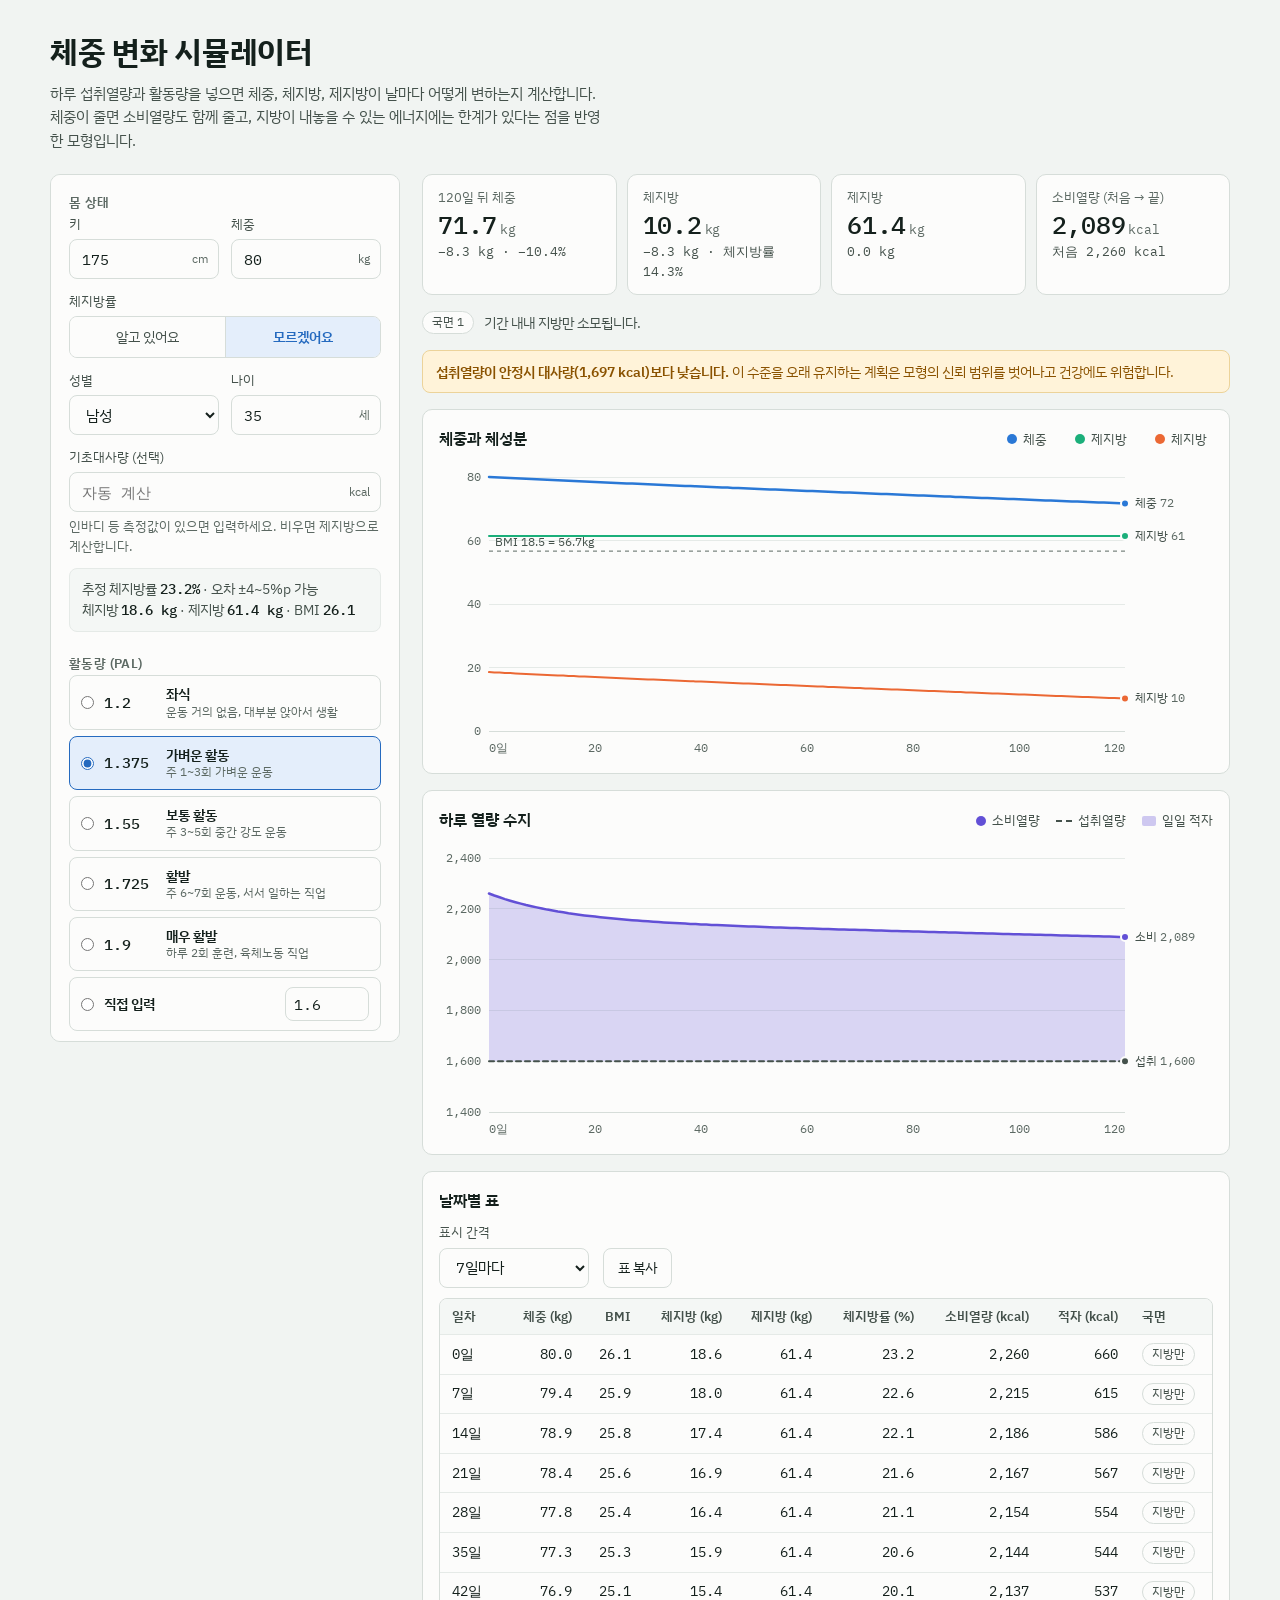
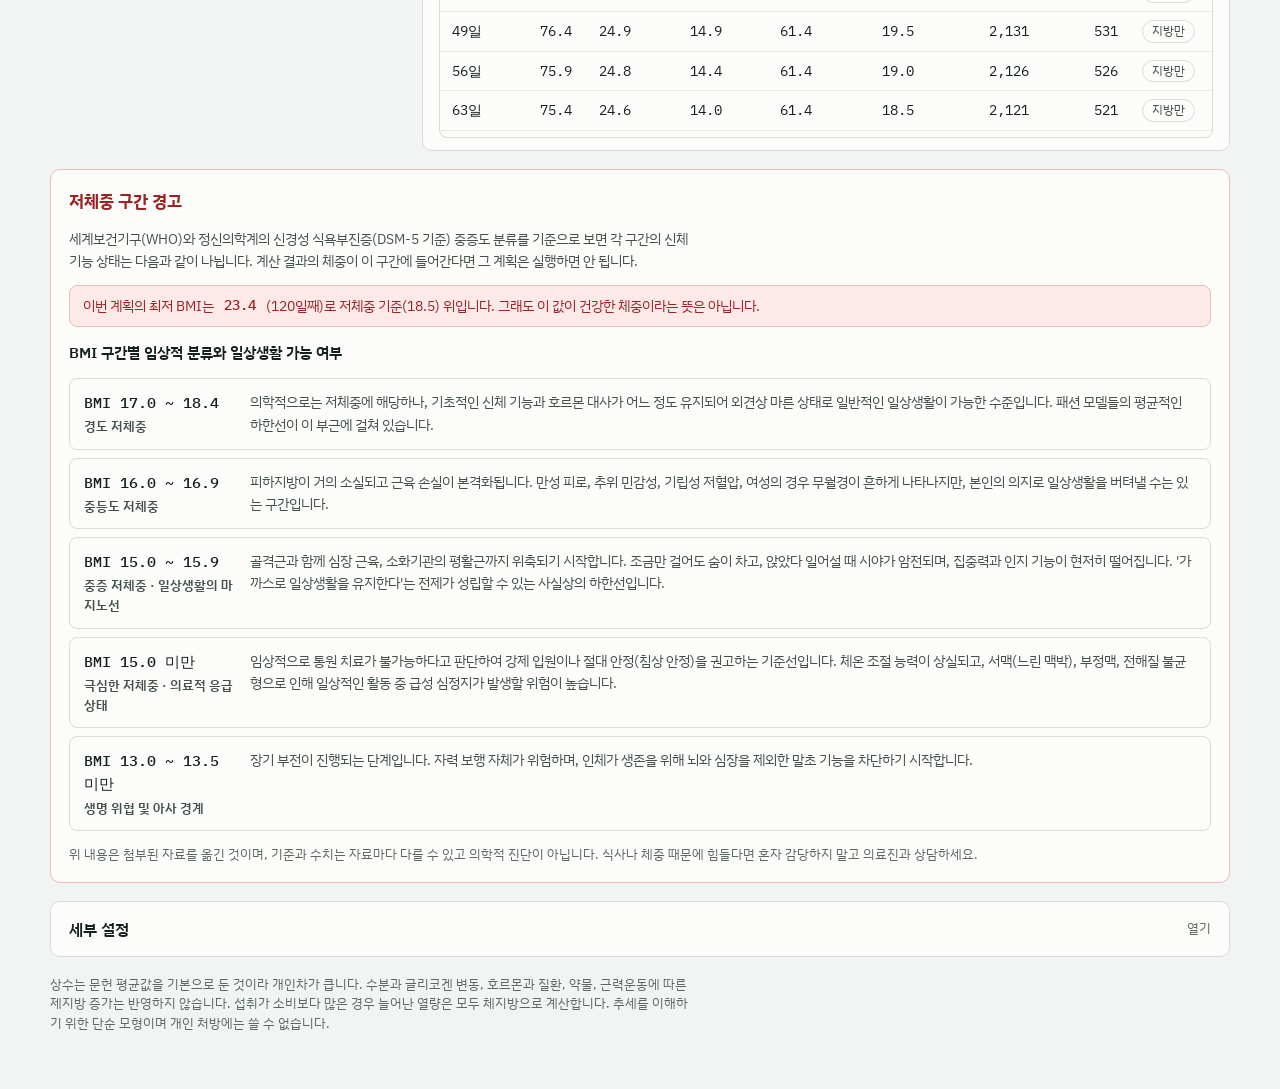
==== etc/dream-catastrophe.html @ c79d2d59 "add some file" ====
<!doctype html><html><head><meta charset=utf8><meta name=viewport content="width=device-width,initial-scale=1,viewport-fit=cover"><style>:root{color-scheme:light;box-sizing:border-box;padding-top:env(safe-area-inset-top,0px);padding-bottom:env(safe-area-inset-bottom,0px)}html{scroll-padding-top:env(safe-area-inset-top,0px)}body{margin:0;padding:0;font:14px -apple-system,BlinkMacSystemFont,sans-serif;background:#fff;color:#000}img{max-width:100%}[hidden]:not([hidden=until-found i]){display:none!important}</style></head><body>
<title>체중 변화 시뮬레이터</title>
<meta name="claude:viewport-fit-sides" content="cover">
<link rel="preconnect" href="https://fonts.googleapis.com">
<link rel="preconnect" href="https://fonts.gstatic.com" crossorigin>
<link rel="stylesheet" href="https://fonts.googleapis.com/css2?family=IBM+Plex+Mono:wght@400;500&family=IBM+Plex+Sans+KR:wght@400;500;600;700&display=swap">
<style>
/* 레이아웃: 왼쪽은 입력 패널(데스크톱에서 고정), 오른쪽은 요약, 그래프 두 개, 표 순서. 좁은 화면에서는 한 열로 쌓는다. */
:root {
  --bg: #f1f4f2;
  --surface: #fcfcfb;
  --surface-2: #f4f7f5;
  --ink: #14201c;
  --ink-2: #44514b;
  --ink-3: #5c6963;
  --line: #d6ddd9;
  --line-2: #e5eae7;
  --accent: #256abf;
  --accent-ink: #ffffff;
  --accent-soft: #e4eefb;
  --s1: #2a78d6;
  --s2: #eb6834;
  --s3: #1baf7a;
  --s4: #6250d6;
  --band: rgba(20, 32, 28, 0.07);
  --warn: #8a5200;
  --warn-bg: #fff3d9;
  --warn-line: #ecd39a;
  --info: #1c4f8f;
  --info-bg: #e7f0fb;
  --info-line: #b9d1ee;
  --danger: #9b2323;
  --danger-bg: #fce9e8;
  --danger-line: #efbab7;
  --shadow: 0 6px 20px rgba(10, 20, 16, 0.12);
  --font: "IBM Plex Sans KR", "Apple SD Gothic Neo", "Malgun Gothic", "Noto Sans KR", system-ui, sans-serif;
  --mono: "IBM Plex Mono", ui-monospace, "SF Mono", Menlo, Consolas, monospace;
}
@media (prefers-color-scheme: dark) {
  :root:not([data-theme="light"]) {
    --bg: #111413;
    --surface: #1a1a19;
    --surface-2: #212321;
    --ink: #eceeea;
    --ink-2: #c3cac4;
    --ink-3: #9aa49d;
    --line: #333835;
    --line-2: #282c2a;
    --accent: #5598e7;
    --accent-ink: #0a131f;
    --accent-soft: #1a2a3f;
    --s1: #3987e5;
    --s2: #d95926;
    --s3: #199e70;
    --s4: #9085e9;
    --band: rgba(236, 238, 234, 0.08);
    --warn: #e8b562;
    --warn-bg: #2b2416;
    --warn-line: #4b3e20;
    --info: #86b6ef;
    --info-bg: #16233a;
    --info-line: #2c4466;
    --danger: #f09a95;
    --danger-bg: #301a19;
    --danger-line: #5b2e2c;
    --shadow: 0 6px 20px rgba(0, 0, 0, 0.5);
    color-scheme: dark;
  }
}
:root[data-theme="dark"] {
  --bg: #111413;
  --surface: #1a1a19;
  --surface-2: #212321;
  --ink: #eceeea;
  --ink-2: #c3cac4;
  --ink-3: #9aa49d;
  --line: #333835;
  --line-2: #282c2a;
  --accent: #5598e7;
  --accent-ink: #0a131f;
  --accent-soft: #1a2a3f;
  --s1: #3987e5;
  --s2: #d95926;
  --s3: #199e70;
  --s4: #9085e9;
  --band: rgba(236, 238, 234, 0.08);
  --warn: #e8b562;
  --warn-bg: #2b2416;
  --warn-line: #4b3e20;
  --info: #86b6ef;
  --info-bg: #16233a;
  --info-line: #2c4466;
  --danger: #f09a95;
  --danger-bg: #301a19;
  --danger-line: #5b2e2c;
  --shadow: 0 6px 20px rgba(0, 0, 0, 0.5);
  color-scheme: dark;
}

* { box-sizing: border-box; }
body {
  background: var(--bg);
  color: var(--ink);
  font-family: var(--font);
  font-size: 15px;
  line-height: 1.55;
  padding-block: 28px 56px;
  padding-left: max(16px, env(safe-area-inset-left, 0px));
  padding-right: max(16px, env(safe-area-inset-right, 0px));
}
.wrap { max-width: 1180px; margin: 0 auto; }
h1, h2, h3, p { margin: 0; }
.head { display: flex; flex-direction: column; gap: 6px; margin-bottom: 22px; }
.head h1 { font-size: clamp(23px, 3.6vw, 31px); font-weight: 700; letter-spacing: -0.01em; text-wrap: balance; }
.head p { color: var(--ink-2); max-width: 62ch; }

.layout { display: grid; grid-template-columns: minmax(0, 1fr); gap: 18px; align-items: start; }
@media (min-width: 980px) {
  .layout { grid-template-columns: 350px minmax(0, 1fr); gap: 22px; }
  .panel { position: sticky; top: calc(16px + env(safe-area-inset-top, 0px)); max-height: calc(100vh - 32px); overflow: auto; }
}
.results { display: flex; flex-direction: column; gap: 16px; min-width: 0; }

.panel, .card, .settings {
  background: var(--surface);
  border: 1px solid var(--line);
  border-radius: 10px;
}
.panel { padding: 18px; display: flex; flex-direction: column; gap: 22px; min-width: 0; }
.group { display: flex; flex-direction: column; gap: 12px; border: 0; padding: 0; margin: 0; min-width: 0; }
.group > legend, .group-title {
  font-size: 12.5px; font-weight: 600; color: var(--ink-3); letter-spacing: 0.03em; padding: 0; margin-bottom: 2px;
}
.field { display: flex; flex-direction: column; gap: 5px; min-width: 0; }
.field > span.lab { font-size: 13px; color: var(--ink-2); }
.hint { font-size: 12.5px; color: var(--ink-3); }
.row2 { display: grid; grid-template-columns: 1fr 1fr; gap: 12px; }
.inp { position: relative; }
.inp .u { position: absolute; right: 11px; top: 50%; transform: translateY(-50%); font-size: 12px; color: var(--ink-3); pointer-events: none; }
input[type="number"], select {
  width: 100%; height: 40px; border: 1px solid var(--line); border-radius: 8px; background: var(--surface);
  color: var(--ink); font-family: var(--mono); font-size: 15px; padding: 0 12px; min-width: 0;
}
select { font-family: var(--font); }
.inp input { padding-right: 52px; }
input[type="number"]:focus-visible, select:focus-visible, button:focus-visible, input[type="range"]:focus-visible, summary:focus-visible {
  outline: 2px solid var(--accent); outline-offset: 2px;
}
input[type="range"] { width: 100%; accent-color: var(--accent); margin: 4px 0 0; }
.seg { display: grid; grid-template-columns: 1fr 1fr; border: 1px solid var(--line); border-radius: 8px; overflow: hidden; }
.seg label { position: relative; text-align: center; padding: 9px 6px; font-size: 14px; cursor: pointer; color: var(--ink-2); background: var(--surface); }
.seg label + label { border-left: 1px solid var(--line); }
.seg input { position: absolute; opacity: 0; inset: 0; margin: 0; cursor: pointer; }
.seg label:has(input:checked) { background: var(--accent-soft); color: var(--accent); font-weight: 600; }
.seg label:has(input:focus-visible) { outline: 2px solid var(--accent); outline-offset: -2px; }

.pal-list { display: flex; flex-direction: column; gap: 6px; }
.pal-opt {
  display: grid; grid-template-columns: auto 52px minmax(0, 1fr); align-items: center; gap: 10px;
  padding: 9px 11px; border: 1px solid var(--line); border-radius: 8px; cursor: pointer; background: var(--surface);
}
.pal-opt:has(input:checked) { border-color: var(--accent); background: var(--accent-soft); }
.pal-opt input[type="radio"] { accent-color: var(--accent); margin: 0; }
.pal-v { font-family: var(--mono); font-weight: 500; font-size: 15px; }
.pal-t { display: flex; flex-direction: column; min-width: 0; line-height: 1.35; }
.pal-t b { font-weight: 600; font-size: 13.5px; }
.pal-t small { color: var(--ink-3); font-size: 12px; }
.pal-custom { grid-template-columns: auto minmax(0, 1fr) 84px; }
.pal-custom input[type="number"] { height: 34px; padding: 0 8px; }

.est-box { background: var(--surface-2); border: 1px solid var(--line-2); border-radius: 8px; padding: 10px 12px; font-size: 13.5px; color: var(--ink-2); }
.est-box b { font-family: var(--mono); font-weight: 500; color: var(--ink); }
.plan-box { background: var(--surface-2); border: 1px solid var(--line-2); border-radius: 8px; padding: 10px 12px; font-size: 13.5px; color: var(--ink-2); }
.plan-box b { font-family: var(--mono); font-weight: 500; color: var(--ink); }

.tiles { display: grid; grid-template-columns: repeat(auto-fit, minmax(160px, 1fr)); gap: 10px; }
.tile { background: var(--surface); border: 1px solid var(--line); border-radius: 10px; padding: 13px 15px; display: flex; flex-direction: column; gap: 2px; min-width: 0; }
.tile .k { font-size: 12.5px; color: var(--ink-3); }
.tile .v { font-family: var(--mono); font-size: 25px; font-weight: 500; letter-spacing: -0.01em; line-height: 1.25; }
.tile .v small { font-size: 13px; color: var(--ink-3); font-weight: 400; margin-left: 3px; }
.tile .s { font-size: 12.5px; color: var(--ink-2); font-family: var(--mono); }
.phase-line { display: flex; flex-wrap: wrap; align-items: center; gap: 8px 10px; font-size: 14px; color: var(--ink-2); }

.notes { display: flex; flex-direction: column; gap: 8px; }
.note { border: 1px solid; border-radius: 8px; padding: 10px 13px; font-size: 14px; line-height: 1.5; }
.note.info { background: var(--info-bg); border-color: var(--info-line); color: var(--info); }
.note.warn { background: var(--warn-bg); border-color: var(--warn-line); color: var(--warn); }
.note.danger { background: var(--danger-bg); border-color: var(--danger-line); color: var(--danger); }
.note b { font-weight: 600; }

.card { padding: 16px 16px 12px; display: flex; flex-direction: column; gap: 10px; min-width: 0; }
.card-head { display: flex; flex-wrap: wrap; align-items: baseline; justify-content: space-between; gap: 6px 16px; }
.card h2 { font-size: 16px; font-weight: 600; }
.legend { display: flex; flex-wrap: wrap; gap: 4px 16px; font-size: 13px; color: var(--ink-2); }
.legend button { all: unset; cursor: pointer; display: inline-flex; align-items: center; padding: 2px 6px; border-radius: 6px; font-size: 13px; color: var(--ink-2); }
.legend button:hover { background: var(--surface-2); }
.legend button:focus-visible { outline: 2px solid var(--accent); outline-offset: 1px; }
.legend button[aria-pressed="false"] { opacity: .45; text-decoration: line-through; }
.legend i { display: inline-block; width: 10px; height: 10px; border-radius: 50%; margin-right: 6px; vertical-align: -1px; }
.legend i.ln { width: 16px; height: 0; border-radius: 0; border-top: 2px dashed var(--ink-2); vertical-align: 3px; background: none; }
.legend i.bx { width: 14px; height: 10px; border-radius: 2px; }
.chart { position: relative; width: 100%; min-width: 0; }
.chart svg { display: block; max-width: 100%; }
.tip {
  position: absolute; pointer-events: none; z-index: 5; background: var(--surface); border: 1px solid var(--line);
  border-radius: 8px; box-shadow: var(--shadow); padding: 8px 10px; font-size: 12.5px; line-height: 1.55; min-width: 150px; white-space: nowrap;
}
.tip .t0 { font-weight: 600; margin-bottom: 2px; }
.tip .tr { display: flex; justify-content: space-between; gap: 16px; color: var(--ink-2); }
.tip .tr b { font-family: var(--mono); font-weight: 500; color: var(--ink); }
.tip .sw { display: inline-block; width: 8px; height: 8px; border-radius: 50%; margin-right: 6px; }
.ax { fill: var(--ink-3); font-size: 11.5px; font-family: var(--mono); }
.axl { fill: var(--ink-2); font-size: 12px; font-family: var(--font); }
.grid { stroke: var(--line-2); stroke-width: 1; shape-rendering: crispEdges; }
.axis { stroke: var(--line); stroke-width: 1; shape-rendering: crispEdges; }
.band { fill: var(--band); }
.refl { stroke: var(--ink-3); stroke-width: 1; stroke-dasharray: 4 4; }
.cross { stroke: var(--ink-3); stroke-width: 1; }

.card-tools { display: flex; flex-wrap: wrap; gap: 10px 14px; align-items: end; }
.card-tools .field { width: 150px; }
.btn {
  height: 40px; padding: 0 14px; border-radius: 8px; border: 1px solid var(--line); background: var(--surface);
  color: var(--ink); font-family: var(--font); font-size: 14px; cursor: pointer;
}
.btn:hover { background: var(--surface-2); }
.btn.pri { background: var(--accent); border-color: var(--accent); color: var(--accent-ink); font-weight: 600; }
.btn.pri:hover { filter: brightness(1.06); background: var(--accent); }
.tablewrap { overflow: auto; max-height: 440px; border: 1px solid var(--line); border-radius: 8px; max-width: 100%; }
table { border-collapse: collapse; width: 100%; font-size: 13.5px; }
th, td { padding: 8px 12px; text-align: right; white-space: nowrap; border-bottom: 1px solid var(--line-2); }
th { position: sticky; top: 0; background: var(--surface-2); color: var(--ink-2); font-weight: 600; font-size: 12.5px; z-index: 1; }
td { font-family: var(--mono); font-variant-numeric: tabular-nums; }
th:first-child, td:first-child { text-align: left; }
th:last-child, td:last-child { text-align: left; font-family: var(--font); }
tbody tr:hover { background: var(--surface-2); }
tbody tr:last-child td { border-bottom: 0; }
.pill { display: inline-block; font-size: 12px; padding: 1px 9px; border-radius: 999px; border: 1px solid var(--line); color: var(--ink-2); background: var(--surface); font-family: var(--font); }
.pill.p2 { background: var(--warn-bg); border-color: var(--warn-line); color: var(--warn); }
.copy-msg { font-size: 12.5px; color: var(--ink-3); min-height: 1.2em; }

.settings { padding: 0; margin-top: 18px; }
.settings > summary { cursor: pointer; padding: 15px 18px; font-weight: 600; font-size: 15.5px; list-style: none; display: flex; justify-content: space-between; align-items: center; gap: 12px; }
.settings > summary::-webkit-details-marker { display: none; }
.settings > summary::after { content: "열기"; font-size: 12.5px; font-weight: 400; color: var(--ink-3); }
.settings[open] > summary::after { content: "닫기"; }
.settings-body { padding: 4px 18px 20px; display: flex; flex-direction: column; gap: 22px; border-top: 1px solid var(--line-2); padding-top: 18px; }
.sgrid { display: grid; grid-template-columns: repeat(auto-fill, minmax(210px, 1fr)); gap: 14px; }
.calib { font-size: 13.5px; color: var(--ink-2); background: var(--surface-2); border: 1px solid var(--line-2); border-radius: 8px; padding: 10px 13px; line-height: 1.7; }
.calib b { font-family: var(--mono); font-weight: 500; color: var(--ink); }
.method { font-size: 13.5px; color: var(--ink-2); display: flex; flex-direction: column; gap: 6px; }
.method code { font-family: var(--mono); font-size: 13px; background: var(--surface-2); border: 1px solid var(--line-2); border-radius: 5px; padding: 1px 6px; color: var(--ink); overflow-wrap: anywhere; }

.warnsec { margin-top: 18px; background: var(--surface); border: 1px solid var(--danger-line); border-radius: 10px; padding: 18px; display: flex; flex-direction: column; gap: 14px; }
.warnsec h2 { font-size: 17px; font-weight: 700; color: var(--danger); }
.warnsec .lead { color: var(--ink-2); font-size: 14px; max-width: 78ch; }
.warnsec h3 { font-size: 15px; font-weight: 600; }
.mybmi { display: flex; flex-wrap: wrap; align-items: center; gap: 6px 10px; font-size: 14px; background: var(--danger-bg); border: 1px solid var(--danger-line); color: var(--danger); border-radius: 8px; padding: 9px 13px; }
.mybmi b { font-family: var(--mono); font-weight: 500; }
.bands { list-style: none; margin: 0; padding: 0; display: flex; flex-direction: column; gap: 8px; }
.bands li { display: grid; grid-template-columns: 150px minmax(0, 1fr); gap: 4px 16px; padding: 12px 14px; border: 1px solid var(--line); border-radius: 8px; background: var(--surface); }
.bands li.on { border-color: var(--danger); background: var(--danger-bg); }
.bands .bh { display: flex; flex-direction: column; gap: 2px; }
.bands .bmi { font-family: var(--mono); font-size: 15px; font-weight: 500; }
.bands .nm { font-size: 13px; font-weight: 600; color: var(--ink-2); }
.bands .tx { font-size: 14px; color: var(--ink-2); line-height: 1.6; min-width: 0; }
.bands .here { display: inline-block; margin-top: 4px; font-size: 12px; font-weight: 600; color: var(--danger); }
.warnsec .src { font-size: 12.5px; color: var(--ink-3); }
@media (max-width: 640px) { .bands li { grid-template-columns: minmax(0, 1fr); } }
.foot { margin-top: 18px; font-size: 12.5px; color: var(--ink-3); max-width: 80ch; }
@media (max-width: 520px) {
  .panel { padding: 15px; }
  .tile .v { font-size: 22px; }
  .row2 { gap: 10px; }
}
@media (prefers-reduced-motion: reduce) { * { transition: none !important; animation: none !important; } }
</style>

<div class="wrap">
  <header class="head">
    <h1>체중 변화 시뮬레이터</h1>
    <p>하루 섭취열량과 활동량을 넣으면 체중, 체지방, 제지방이 날마다 어떻게 변하는지 계산합니다. 체중이 줄면 소비열량도 함께 줄고, 지방이 내놓을 수 있는 에너지에는 한계가 있다는 점을 반영한 모형입니다.</p>
  </header>

  <div class="layout">
    <form class="panel" id="inputs" onsubmit="return false" autocomplete="off">
      <fieldset class="group">
        <legend>몸 상태</legend>
        <div class="row2">
          <label class="field"><span class="lab">키</span>
            <span class="inp"><input type="number" id="height" inputmode="decimal" min="100" max="230" step="1" value="175"><span class="u">cm</span></span></label>
          <label class="field"><span class="lab">체중</span>
            <span class="inp"><input type="number" id="weight" inputmode="decimal" min="30" max="300" step="0.1" value="80"><span class="u">kg</span></span></label>
        </div>
        <div class="field">
          <span class="lab" id="bfmode-lab">체지방률</span>
          <div class="seg" role="radiogroup" aria-labelledby="bfmode-lab">
            <label><input type="radio" name="bfmode" value="known">알고 있어요</label>
            <label><input type="radio" name="bfmode" value="est" checked>모르겠어요</label>
          </div>
        </div>
        <label class="field" id="bf-known" hidden><span class="lab">체지방률</span>
          <span class="inp"><input type="number" id="bfPct" inputmode="decimal" min="3" max="60" step="0.1" value="23"><span class="u">%</span></span></label>
        <div class="row2" id="bf-est">
          <label class="field"><span class="lab">성별</span>
            <select id="sex"><option value="M" selected>남성</option><option value="F">여성</option></select></label>
          <label class="field"><span class="lab">나이</span>
            <span class="inp"><input type="number" id="age" inputmode="numeric" min="10" max="100" step="1" value="35"><span class="u">세</span></span></label>
        </div>
        <label class="field"><span class="lab">기초대사량 (선택)</span>
          <span class="inp"><input type="number" id="rmrIn" inputmode="numeric" min="800" max="4000" step="10" placeholder="자동 계산"><span class="u">kcal</span></span>
          <span class="hint">인바디 등 측정값이 있으면 입력하세요. 비우면 제지방으로 계산합니다.</span></label>
        <div class="est-box" id="estBox" aria-live="polite"></div>
      </fieldset>

      <fieldset class="group">
        <legend>활동량 (PAL)</legend>
        <div class="pal-list" id="palList"></div>
        <p class="hint">PAL은 하루 총소비열량을 안정시 대사량으로 나눈 값입니다. 가장 가까운 설명을 고르세요.</p>
      </fieldset>

      <fieldset class="group">
        <legend>계획</legend>
        <label class="field"><span class="lab">하루 섭취열량</span>
          <span class="inp"><input type="number" id="intake" inputmode="numeric" min="0" max="8000" step="50" value="1600"><span class="u">kcal</span></span>
          <input type="range" id="intakeRange" min="800" max="3500" step="50" value="1600" aria-label="하루 섭취열량 슬라이더">
        </label>
        <div class="plan-box" id="planBox" aria-live="polite"></div>
        <label class="field"><span class="lab">기간</span>
          <span class="inp"><input type="number" id="days" inputmode="numeric" min="1" max="730" step="1" value="120"><span class="u">일</span></span></label>
      </fieldset>
    </form>

    <main class="results">
      <div class="tiles" id="tiles"></div>
      <div class="phase-line" id="phaseLine"></div>
      <div class="notes" id="notes"></div>

      <section class="card">
        <div class="card-head">
          <h2>체중과 체성분</h2>
          <div class="legend" id="legend1"></div>
        </div>
        <div class="chart" id="chart1" role="img" aria-label="체중과 체성분 그래프"><div class="plot"></div><div class="tip" hidden></div></div>
      </section>

      <section class="card">
        <div class="card-head">
          <h2>하루 열량 수지</h2>
          <div class="legend" id="legend2"></div>
        </div>
        <div class="chart" id="chart2" role="img" aria-label="소비열량과 섭취열량 그래프"><div class="plot"></div><div class="tip" hidden></div></div>
      </section>

      <section class="card">
        <div class="card-head">
          <h2>날짜별 표</h2>
        </div>
        <div class="card-tools">
          <label class="field"><span class="lab">표시 간격</span>
            <select id="step">
              <option value="1">매일</option>
              <option value="7" selected>7일마다</option>
              <option value="14">14일마다</option>
              <option value="30">30일마다</option>
            </select></label>
          <button type="button" class="btn" id="copyBtn">표 복사</button>
          <span class="copy-msg" id="copyMsg" aria-live="polite"></span>
        </div>
        <div class="tablewrap"><table id="tbl"></table></div>
      </section>
    </main>
  </div>

  <section class="warnsec" id="warnsec" aria-labelledby="warn-h">
    <h2 id="warn-h">저체중 구간 경고</h2>
    <p class="lead">세계보건기구(WHO)와 정신의학계의 신경성 식욕부진증(DSM-5 기준) 중증도 분류를 기준으로 보면 각 구간의 신체 기능 상태는 다음과 같이 나뉩니다. 계산 결과의 체중이 이 구간에 들어간다면 그 계획은 실행하면 안 됩니다.</p>
    <div class="mybmi" id="myBmi" aria-live="polite"></div>
    <h3>BMI 구간별 임상적 분류와 일상생활 가능 여부</h3>
    <ul class="bands" id="bands">
      <li data-b="1"><div class="bh"><span class="bmi">BMI 17.0 ~ 18.4</span><span class="nm">경도 저체중</span></div>
        <div class="tx">의학적으로는 저체중에 해당하나, 기초적인 신체 기능과 호르몬 대사가 어느 정도 유지되어 외견상 마른 상태로 일반적인 일상생활이 가능한 수준입니다. 패션 모델들의 평균적인 하한선이 이 부근에 걸쳐 있습니다.</div></li>
      <li data-b="2"><div class="bh"><span class="bmi">BMI 16.0 ~ 16.9</span><span class="nm">중등도 저체중</span></div>
        <div class="tx">피하지방이 거의 소실되고 근육 손실이 본격화됩니다. 만성 피로, 추위 민감성, 기립성 저혈압, 여성의 경우 무월경이 흔하게 나타나지만, 본인의 의지로 일상생활을 버텨낼 수는 있는 구간입니다.</div></li>
      <li data-b="3"><div class="bh"><span class="bmi">BMI 15.0 ~ 15.9</span><span class="nm">중증 저체중 · 일상생활의 마지노선</span></div>
        <div class="tx">골격근과 함께 심장 근육, 소화기관의 평활근까지 위축되기 시작합니다. 조금만 걸어도 숨이 차고, 앉았다 일어설 때 시야가 암전되며, 집중력과 인지 기능이 현저히 떨어집니다. '가까스로 일상생활을 유지한다'는 전제가 성립할 수 있는 사실상의 하한선입니다.</div></li>
      <li data-b="4"><div class="bh"><span class="bmi">BMI 15.0 미만</span><span class="nm">극심한 저체중 · 의료적 응급 상태</span></div>
        <div class="tx">임상적으로 통원 치료가 불가능하다고 판단하여 강제 입원이나 절대 안정(침상 안정)을 권고하는 기준선입니다. 체온 조절 능력이 상실되고, 서맥(느린 맥박), 부정맥, 전해질 불균형으로 인해 일상적인 활동 중 급성 심정지가 발생할 위험이 높습니다.</div></li>
      <li data-b="5"><div class="bh"><span class="bmi">BMI 13.0 ~ 13.5 미만</span><span class="nm">생명 위협 및 아사 경계</span></div>
        <div class="tx">장기 부전이 진행되는 단계입니다. 자력 보행 자체가 위험하며, 인체가 생존을 위해 뇌와 심장을 제외한 말초 기능을 차단하기 시작합니다.</div></li>
    </ul>
    <p class="src">위 내용은 첨부된 자료를 옮긴 것이며, 기준과 수치는 자료마다 다를 수 있고 의학적 진단이 아닙니다. 식사나 체중 때문에 힘들다면 혼자 감당하지 말고 의료진과 상담하세요.</p>
  </section>

  <details class="settings" id="settings">
    <summary>세부 설정</summary>
    <div class="settings-body">
      <div class="method">
        <div class="group-title">계산 방식</div>
        <div>소비열량 <code>m = kP·P + kF·F + TEF·s + kW·(F+P) + A</code> 에서 적자 <code>d = m − s</code> 를 구합니다. (F 체지방, P 제지방, s 섭취열량)</div>
        <div>지방이 하루에 내놓을 수 있는 에너지는 <code>rF·F</code> 입니다. <code>d ≤ rF·F</code> 이면 지방만 줄고(국면 1), 넘으면 지방은 한계 속도로 줄고 모자란 만큼 제지방이 줄어듭니다(국면 2).</div>
        <div>활동 계수 kW는 입력한 체성분과 PAL에서 정합니다. 유지열량 = PAL × (kP·P₀ + kF·F₀) 가 되도록 맞춥니다. 적응성 열생성 A는 섭취 감소분의 β배를 향해 시간상수 τ로 따라갑니다. 하루를 0.1일 단위로 나눠 4차 룽게-쿠타법으로 적분합니다.</div>
      </div>
      <div class="calib" id="calib" aria-live="polite"></div>
      <div class="group">
        <div class="group-title">안정시 대사량 기준</div>
        <label class="field" style="max-width:340px"><span class="lab">기초대사량을 입력하지 않았을 때</span>
          <select id="rmrMode">
            <option value="katch" selected>Katch-McArdle (제지방 기반)</option>
            <option value="tissue">모형 원식 (kP·P + kF·F)</option>
          </select>
          <span class="hint">모형 원식은 같은 체격에서 표준식보다 약 15~20% 낮게 나옵니다.</span></label>
      </div>
      <div id="constGroups" style="display:flex;flex-direction:column;gap:22px"></div>
      <div class="group">
        <div class="group-title">활동계수(PAL) 표</div>
        <div class="sgrid" id="palTable"></div>
      </div>
      <div><button type="button" class="btn" id="resetBtn">세부 설정 초기화</button></div>
    </div>
  </details>

  <p class="foot">상수는 문헌 평균값을 기본으로 둔 것이라 개인차가 큽니다. 수분과 글리코겐 변동, 호르몬과 질환, 약물, 근력운동에 따른 제지방 증가는 반영하지 않습니다. 섭취가 소비보다 많은 경우 늘어난 열량은 모두 체지방으로 계산합니다. 추세를 이해하기 위한 단순 모형이며 개인 처방에는 쓸 수 없습니다.</p>
</div>

<script>
/* ===== 모형 계산부 (순수 함수) ===== */
var DEFAULT_CONSTS = {
  fc: 7700,     // 체지방 1kg 열량 (kcal/kg)
  pc: 1400,     // 제지방 1kg 열량 (kcal/kg)
  rF: 70,       // 지방 방출 한계 (kcal/kg/일)
  kP: 22,       // 제지방 안정시 대사율 (kcal/kg/일)
  kF: 3.2,      // 체지방 안정시 대사율 (kcal/kg/일)
  tef: 0.10,    // 식이성 열생성 비율
  beta: 0.14,   // 적응성 열생성 비율
  tau: 14,      // 적응성 열생성 시간상수 (일)
  bfA: 1.20,    // 체지방률 추정: BMI 계수
  bfB: 0.23,    //                 나이 계수
  bfC: 10.8,    //                 성별(남=1) 계수
  bfD: 5.4,     //                 절편
  katA: 370,    // 안정시 대사량 기준(Katch-McArdle): 절편 (kcal)
  katB: 21.6    //                                  제지방 계수 (kcal/kg)
};

var DEFAULT_PAL = [1.2, 1.375, 1.55, 1.725, 1.9];

/* Deurenberg 식: 체지방률(%) = a·BMI + b·나이 − c·성별(남1/여0) − d */
function estimateBodyFatPct(p, c) {
  var h = p.heightCm / 100;
  var bmi = p.weightKg / (h * h);
  var pct = c.bfA * bmi + c.bfB * p.age - c.bfC * (p.sex === 'M' ? 1 : 0) - c.bfD;
  return Math.min(60, Math.max(3, pct));
}

/* 초기 체성분, 안정시 대사량 기준값, 활동계수(PAL)로 계수를 보정한다.
   rmrTarget(kcal)을 주면 초기 안정시 대사량이 그 값이 되도록 고정 항 c0를 둔다.
   (조직별 기울기 kP, kF는 그대로여서 체성분이 변할 때의 변화율은 유지된다.)
   유지열량 M0 = PAL × RMR0, 유지 상태에서 m = M0 가 되도록 kW를 정한다. */
function calibrate(w0, F0, pal, c, rmrTarget) {
  var P0 = w0 - F0;
  var tissue = c.kP * P0 + c.kF * F0;
  var rmr0 = (rmrTarget != null) ? rmrTarget : tissue;
  var c0 = rmr0 - tissue;
  var M0 = pal * rmr0;
  var kW = (M0 * (1 - c.tef) - rmr0) / w0;
  return { P0: P0, rmr0: rmr0, M0: M0, kW: kW, c0: c0, tissue: tissue };
}

/* 상태 (F, P, A)의 시간 미분. phase 1: 지방만, 2: 제지방도 소모 */
function deriv(F, P, A, s, cal, c) {
  var m = c.kP * P + c.kF * F + cal.c0 + c.tef * s + cal.kW * (F + P) + A;
  var d = m - s;
  var fatMax = c.rF * F;
  var dF, dP, phase;
  if (d <= fatMax) {
    dF = -d / c.fc; dP = 0; phase = 1;
  } else {
    dF = -(c.rF / c.fc) * F;
    dP = -(d - fatMax) / c.pc;
    phase = 2;
  }
  var dA = -(A + c.beta * (cal.M0 - s)) / c.tau;
  return { dF: dF, dP: dP, dA: dA, m: m, d: d, phase: phase };
}

/* RK4 적분. 하루 단위로 기록한다. */
function simulate(w0, F0, s, days, pal, c, opts) {
  opts = opts || {};
  var cal = calibrate(w0, F0, pal, c, opts.rmrTarget);
  var sub = opts.sub || 10;        // 하루를 나눌 횟수
  var h = 1 / sub;
  var F = F0, P = cal.P0, A = 0;
  var rows = [];
  var stopped = null;

  function record(day) {
    var q = deriv(F, P, A, s, cal, c);
    rows.push({ day: day, w: F + P, F: F, P: P, A: A, m: q.m, d: q.d, phase: q.phase });
  }
  record(0);

  for (var day = 1; day <= days; day++) {
    for (var i = 0; i < sub; i++) {
      var k1 = deriv(F, P, A, s, cal, c);
      var k2 = deriv(F + 0.5 * h * k1.dF, P + 0.5 * h * k1.dP, A + 0.5 * h * k1.dA, s, cal, c);
      var k3 = deriv(F + 0.5 * h * k2.dF, P + 0.5 * h * k2.dP, A + 0.5 * h * k2.dA, s, cal, c);
      var k4 = deriv(F + h * k3.dF, P + h * k3.dP, A + h * k3.dA, s, cal, c);
      F += h / 6 * (k1.dF + 2 * k2.dF + 2 * k3.dF + k4.dF);
      P += h / 6 * (k1.dP + 2 * k2.dP + 2 * k3.dP + k4.dP);
      A += h / 6 * (k1.dA + 2 * k2.dA + 2 * k3.dA + k4.dA);
    }
    if (P < 10 || F < 0.3) { stopped = day; break; }
    record(day);
  }
  return { cal: cal, rows: rows, stoppedAt: stopped };
}


</script>
<script>
(function () {
  'use strict';
  var $ = function (id) { return document.getElementById(id); };
  var C0 = DEFAULT_CONSTS;

  var CONST_DEFS = [
    { g: '에너지 환산', items: [
      { k: 'fc', l: '체지방 1kg 열량', u: 'kcal/kg', step: 100, h: '기본 7700' },
      { k: 'pc', l: '제지방 1kg 열량', u: 'kcal/kg', step: 50, h: '기본 1400' },
      { k: 'rF', l: '지방 방출 한계', u: 'kcal/kg·일', step: 1, h: '지방 1kg이 하루에 내는 최대 에너지' }
    ] },
    { g: '대사량 계수', items: [
      { k: 'kP', l: '제지방 대사율 kP', u: 'kcal/kg·일', step: 0.5, h: '안정시 대사, 기본 22' },
      { k: 'kF', l: '체지방 대사율 kF', u: 'kcal/kg·일', step: 0.1, h: '안정시 대사, 기본 3.2' },
      { k: 'tef', l: '식이성 열생성 TEF', u: '섭취 대비', step: 0.01, h: '0.10은 섭취열량의 10%' }
    ] },
    { g: '적응성 열생성', items: [
      { k: 'beta', l: '감소 비율 β', u: '섭취 감소 대비', step: 0.01, h: '기본 0.14, 0이면 끔' },
      { k: 'tau', l: '시간상수 τ', u: '일', step: 1, h: '클수록 천천히 반응' }
    ] },
    { g: 'Katch-McArdle 안정시 대사량', items: [
      { k: 'katA', l: '절편', u: 'kcal', step: 5, h: 'RMR = 절편 + 계수 × 제지방' },
      { k: 'katB', l: '제지방 계수', u: 'kcal/kg', step: 0.1, h: '' }
    ] },
    { g: '체지방률 추정식 (Deurenberg)', items: [
      { k: 'bfA', l: 'BMI 계수', u: '', step: 0.01, h: '체지방률 = a·BMI + b·나이 − c·성별 − d' },
      { k: 'bfB', l: '나이 계수', u: '', step: 0.01, h: '' },
      { k: 'bfC', l: '성별 계수 (남성 1)', u: '', step: 0.1, h: '' },
      { k: 'bfD', l: '절편', u: '', step: 0.1, h: '' }
    ] }
  ];
  var PAL_META = [
    { n: '좌식', d: '운동 거의 없음, 대부분 앉아서 생활' },
    { n: '가벼운 활동', d: '주 1~3회 가벼운 운동' },
    { n: '보통 활동', d: '주 3~5회 중간 강도 운동' },
    { n: '활발', d: '주 6~7회 운동, 서서 일하는 직업' },
    { n: '매우 활발', d: '하루 2회 훈련, 육체노동 직업' }
  ];
  var STORE_KEY = 'wsim-v1';
  var SIMPLE_IDS = ['rmrIn', 'rmrMode', 'height', 'weight', 'bfPct', 'sex', 'age', 'intake', 'days', 'step', 'palCustom'];
  var lastChartCfg = {};
  var lastTableText = '';
  var hidden1 = {};

  /* ---------- 숫자 서식 ---------- */
  function fmt(v, d) {
    return Number(v).toLocaleString('ko-KR', { minimumFractionDigits: d, maximumFractionDigits: d });
  }
  function sgn(v, d) {
    var s = fmt(Math.abs(v), d);
    if (Math.abs(v) < Math.pow(10, -d) / 2) return s;
    return (v < 0 ? '−' : '+') + s;
  }
  function trimNum(v) { return String(+Number(v).toFixed(3)); }

  /* ---------- 세부 설정 화면 ---------- */
  function buildSettings() {
    var host = $('constGroups');
    var html = '';
    CONST_DEFS.forEach(function (g) {
      html += '<div class="group"><div class="group-title">' + g.g + '</div><div class="sgrid">';
      g.items.forEach(function (it) {
        html += '<label class="field"><span class="lab">' + it.l + '</span><span class="inp">' +
          '<input type="number" id="c_' + it.k + '" step="' + it.step + '" value="' + C0[it.k] + '">' +
          (it.u ? '<span class="u">' + it.u + '</span>' : '') + '</span>' +
          (it.h ? '<span class="hint">' + it.h + '</span>' : '') + '</label>';
      });
      html += '</div></div>';
    });
    host.innerHTML = html;

    var ph = '';
    PAL_META.forEach(function (p, i) {
      ph += '<label class="field"><span class="lab">' + p.n + '</span><span class="inp">' +
        '<input type="number" id="pal_' + i + '" step="0.025" value="' + DEFAULT_PAL[i] + '"></span></label>';
    });
    $('palTable').innerHTML = ph;
  }

  function palTable() {
    return PAL_META.map(function (p, i) {
      var x = parseFloat($('pal_' + i).value);
      return isFinite(x) && x > 0.5 && x < 4 ? x : DEFAULT_PAL[i];
    });
  }

  function currentPalSel() {
    var r = document.querySelector('input[name="pal"]:checked');
    return r ? r.value : '1';
  }

  function renderPal(sel) {
    if (sel == null) sel = currentPalSel();
    var tbl = palTable();
    var customVal = $('palCustom') ? $('palCustom').value : '1.6';
    var html = '';
    PAL_META.forEach(function (p, i) {
      html += '<label class="pal-opt"><input type="radio" name="pal" value="' + i + '"' + (sel === String(i) ? ' checked' : '') + '>' +
        '<span class="pal-v">' + trimNum(tbl[i]) + '</span>' +
        '<span class="pal-t"><b>' + p.n + '</b><small>' + p.d + '</small></span></label>';
    });
    html += '<label class="pal-opt pal-custom"><input type="radio" name="pal" value="c"' + (sel === 'c' ? ' checked' : '') + '>' +
      '<span class="pal-t"><b>직접 입력</b></span>' +
      '<input type="number" id="palCustom" min="1" max="3" step="0.01" value="' + customVal + '" aria-label="PAL 직접 입력"></label>';
    $('palList').innerHTML = html;
  }

  /* ---------- 입력 읽기 ---------- */
  function readAll() {
    var errs = [];
    function num(id, label, min, max) {
      var v = parseFloat($(id).value);
      if (!isFinite(v) || v < min || v > max) { errs.push(label + ' ' + min + '~' + max); return null; }
      return v;
    }
    var v = {};
    v.height = num('height', '키', 100, 230);
    v.weight = num('weight', '체중', 30, 300);
    v.mode = document.querySelector('input[name="bfmode"]:checked').value;
    if (v.mode === 'known') { v.bfPct = num('bfPct', '체지방률', 3, 60); }
    else { v.age = num('age', '나이', 10, 100); v.sex = $('sex').value; }
    v.intake = num('intake', '섭취열량', 0, 8000);
    v.days = num('days', '기간', 1, 730);
    if (v.days != null) v.days = Math.round(v.days);
    v.step = parseInt($('step').value, 10);

    var tbl = palTable();
    var sel = currentPalSel();
    if (sel === 'c') { v.pal = num('palCustom', 'PAL', 1, 3); } else { v.pal = tbl[parseInt(sel, 10)]; }

    var c = {};
    CONST_DEFS.forEach(function (g) {
      g.items.forEach(function (it) {
        var x = parseFloat($('c_' + it.k).value);
        if (!isFinite(x)) { errs.push(it.l); x = C0[it.k]; }
        c[it.k] = x;
      });
    });
    if (c.fc <= 0 || c.pc <= 0 || c.tau <= 0) {
      errs.push('열량 환산값과 시간상수는 0보다 커야 합니다');
      c.fc = c.fc > 0 ? c.fc : C0.fc; c.pc = c.pc > 0 ? c.pc : C0.pc; c.tau = c.tau > 0 ? c.tau : C0.tau;
    }
    return { v: v, c: c, errs: errs };
  }

  /* ---------- 차트 유틸 ---------- */
  function niceNum(x) {
    var e = Math.floor(Math.log10(x)), f = x / Math.pow(10, e);
    var n = f < 1.5 ? 1 : f < 3 ? 2 : f < 7 ? 5 : 10;
    return n * Math.pow(10, e);
  }
  function niceTicks(lo, hi, n) {
    var step = niceNum((hi - lo) / n);
    var t0 = Math.floor(lo / step) * step;
    var ticks = [];
    for (var t = t0; t <= hi + step * 0.5; t += step) ticks.push(+t.toFixed(10));
    return ticks;
  }
  function dayTicks(N) {
    var cands = [1, 2, 5, 7, 10, 14, 20, 30, 45, 60, 90, 120, 180];
    var step = cands[cands.length - 1];
    for (var i = 0; i < cands.length; i++) { if (N / cands[i] <= 7) { step = cands[i]; break; } }
    var t = [];
    for (var d = 0; d <= N; d += step) t.push(d);
    return t;
  }
  function esc(s) { return String(s); }

  function drawChart(hostId, cfg) {
    var host = $(hostId);
    var plot = host.querySelector('.plot');
    var tip = host.querySelector('.tip');
    lastChartCfg[hostId] = cfg;
    cfg = Object.assign({}, cfg);
    var W = Math.max(280, Math.floor(host.clientWidth || 640));
    var H = W < 520 ? 250 : 300;
    var m = { l: 50, r: W < 520 ? 74 : 88, t: 16, b: 30 };
    var pw = W - m.l - m.r, ph = H - m.t - m.b;
    var rows = cfg.rows, N = Math.max(1, rows[rows.length - 1].day);

    var lo = Infinity, hi = -Infinity;
    cfg.series = cfg.series.filter(function (s) { return !(cfg.hidden && cfg.hidden[s.id]); });
    cfg.series.forEach(function (s) { rows.forEach(function (r) { var q = s.get(r); if (q < lo) lo = q; if (q > hi) hi = q; }); });
    var span = Math.max(hi - lo, 1e-6);
    if (cfg.minSpan && span < cfg.minSpan) { var mid = (hi + lo) / 2; lo = mid - cfg.minSpan / 2; hi = mid + cfg.minSpan / 2; span = cfg.minSpan; }
    var yt = niceTicks(lo - span * 0.06, hi + span * 0.08, 5);
    var y0 = yt[0], y1 = yt[yt.length - 1];
    var X = function (d) { return m.l + d / N * pw; };
    var Y = function (v) { return m.t + (1 - (v - y0) / (y1 - y0)) * ph; };

    var g = '';
    // 가로 눈금
    yt.forEach(function (t) {
      g += '<line class="grid" x1="' + m.l + '" x2="' + (m.l + pw) + '" y1="' + Y(t) + '" y2="' + Y(t) + '"/>';
      g += '<text class="ax" x="' + (m.l - 8) + '" y="' + (Y(t) + 4) + '" text-anchor="end">' + fmt(t, cfg.yDec || 0) + '</text>';
    });
    // 세로 눈금
    dayTicks(N).forEach(function (d) {
      g += '<text class="ax" x="' + X(d) + '" y="' + (H - 9) + '" text-anchor="' + (d === 0 ? 'start' : d === N ? 'end' : 'middle') + '">' + d + (d === 0 ? '일' : '') + '</text>';
    });
    g += '<line class="axis" x1="' + m.l + '" x2="' + (m.l + pw) + '" y1="' + (m.t + ph) + '" y2="' + (m.t + ph) + '"/>';

    // 국면 2 구간
    if (cfg.bands) {
      var start = null;
      for (var i = 0; i <= rows.length; i++) {
        var p2 = i < rows.length && rows[i].phase === 2;
        if (p2 && start === null) start = rows[i].day;
        if (!p2 && start !== null) {
          var end = rows[i - 1].day;
          if (end === start) end = Math.min(N, start + 0.5);
          g += '<rect class="band" x="' + X(start) + '" y="' + m.t + '" width="' + Math.max(1, X(end) - X(start)) + '" height="' + ph + '"/>';
          start = null;
        }
      }
    }
    // 두 선 사이 채움
    if (cfg.fill) {
      var up = '', dn = '';
      rows.forEach(function (r) { up += X(r.day).toFixed(1) + ',' + Y(cfg.fill.top(r)).toFixed(1) + ' '; });
      for (var j = rows.length - 1; j >= 0; j--) { dn += X(rows[j].day).toFixed(1) + ',' + Y(cfg.fill.bottom(rows[j])).toFixed(1) + ' '; }
      g += '<polygon points="' + up + dn + '" style="fill:' + cfg.fill.css + ';opacity:.22"/>';
    }
    // 기준선
    if (cfg.ref && cfg.ref.value > y0 && cfg.ref.value < y1) {
      var ry = Y(cfg.ref.value);
      g += '<line class="refl" x1="' + m.l + '" x2="' + (m.l + pw) + '" y1="' + ry + '" y2="' + ry + '"/>';
      g += '<text class="axl" x="' + (m.l + 6) + '" y="' + (ry - 5) + '">' + cfg.ref.label + '</text>';
    }
    // 선
    cfg.series.forEach(function (s) {
      var pts = rows.map(function (r) { return X(r.day).toFixed(1) + ',' + Y(s.get(r)).toFixed(1); }).join(' ');
      g += '<polyline points="' + pts + '" fill="none" style="stroke:' + s.css + '" stroke-width="' + (s.w || 2) + '" stroke-linejoin="round" stroke-linecap="round"' + (s.dash ? ' stroke-dasharray="' + s.dash + '"' : '') + '/>';
    });
    // 끝점과 직접 라벨
    var last = rows[rows.length - 1];
    var labs = cfg.series.map(function (s) { return { y: Y(s.get(last)), s: s, v: s.get(last) }; });
    labs.sort(function (a, b) { return a.y - b.y; });
    for (var k = 1; k < labs.length; k++) { if (labs[k].y - labs[k - 1].y < 15) labs[k].y = labs[k - 1].y + 15; }
    labs.forEach(function (L) {
      g += '<circle cx="' + X(last.day) + '" cy="' + Y(L.v) + '" r="4" style="fill:' + L.s.css + ';stroke:var(--surface)" stroke-width="2"/>';
      g += '<text class="axl" x="' + (X(last.day) + 10) + '" y="' + (L.y + 4) + '">' + L.s.name + ' <tspan class="ax">' + fmt(L.v, cfg.yDec || 0) + '</tspan></text>';
    });
    // 호버 층
    g += '<g class="hv" style="display:none"><line class="cross" x1="0" x2="0" y1="' + m.t + '" y2="' + (m.t + ph) + '"/>';
    cfg.series.forEach(function (s, si) { g += '<circle class="hc" data-i="' + si + '" r="4.5" cx="0" cy="0" style="fill:' + s.css + ';stroke:var(--surface)" stroke-width="2"/>'; });
    g += '</g>';
    g += '<rect class="ov" x="' + m.l + '" y="' + m.t + '" width="' + pw + '" height="' + ph + '" fill="transparent" style="touch-action:pan-y;cursor:crosshair"/>';

    plot.innerHTML = '<svg width="' + W + '" height="' + H + '" viewBox="0 0 ' + W + ' ' + H + '" xmlns="http://www.w3.org/2000/svg" focusable="false">' + g + '</svg>';

    var svg = plot.firstChild, ov = svg.querySelector('.ov'), hv = svg.querySelector('.hv');
    var cross = hv.querySelector('.cross'), dots = hv.querySelectorAll('.hc');
    function show(e) {
      var rect = ov.getBoundingClientRect();
      var px = e.clientX - rect.left;
      var day = Math.round(Math.min(Math.max(px, 0), pw) / pw * N);
      var r = rows[Math.min(day, rows.length - 1)];
      var x = X(r.day);
      hv.style.display = '';
      cross.setAttribute('x1', x); cross.setAttribute('x2', x);
      cfg.series.forEach(function (s, si) { dots[si].setAttribute('cx', x); dots[si].setAttribute('cy', Y(s.get(r))); });
      tip.innerHTML = cfg.tip(r);
      tip.hidden = false;
      var tw = tip.offsetWidth;
      var left = x + 14;
      if (left + tw > W - 4) left = x - 14 - tw;
      tip.style.left = Math.max(4, left) + 'px';
      tip.style.top = (m.t + 6) + 'px';
    }
    function hide() { hv.style.display = 'none'; tip.hidden = true; }
    ov.addEventListener('pointermove', show);
    ov.addEventListener('pointerdown', show);
    ov.addEventListener('pointerleave', hide);
    ov.addEventListener('pointercancel', hide);
  }

  /* ---------- 표 ---------- */
  function buildTable(rows, h2, step) {
    var idx = [];
    for (var d = 0; d < rows.length; d += step) idx.push(d);
    if (idx[idx.length - 1] !== rows.length - 1) idx.push(rows.length - 1);
    var heads = ['일차', '체중 (kg)', 'BMI', '체지방 (kg)', '제지방 (kg)', '체지방률 (%)', '소비열량 (kcal)', '적자 (kcal)', '국면'];
    var w0 = rows[0].w;
    var html = '<thead><tr>' + heads.map(function (x) { return '<th scope="col">' + x + '</th>'; }).join('') + '</tr></thead><tbody>';
    var text = heads.join('\t') + '\n';
    idx.forEach(function (i) {
      var r = rows[i];
      var cells = [r.day, fmt(r.w, 1), fmt(r.w / h2, 1), fmt(r.F, 1), fmt(r.P, 1), fmt(r.F / r.w * 100, 1), fmt(r.m, 0), fmt(r.d, 0)];
      var ph = r.phase === 2 ? '제지방 소모' : '지방만';
      html += '<tr><td>' + r.day + '일</td>' + cells.slice(1).map(function (c) { return '<td>' + c + '</td>'; }).join('') +
        '<td><span class="pill' + (r.phase === 2 ? ' p2' : '') + '">' + ph + '</span></td></tr>';
      text += cells.join('\t') + '\t' + ph + '\n';
    });
    $('tbl').innerHTML = html + '</tbody>';
    lastTableText = text;
  }

  /* ---------- 메인 갱신 ---------- */
  function update() {
    var R = readAll(), v = R.v, c = R.c;
    var notes = [];
    if (R.errs.length || v.height == null || v.weight == null || v.intake == null || v.days == null ||
        (v.mode === 'known' && v.bfPct == null) || (v.mode === 'est' && v.age == null) || v.pal == null) {
      $('notes').innerHTML = '<div class="note warn"><b>입력값을 확인해 주세요.</b> ' + R.errs.join(', ') + '</div>';
      return;
    }
    var pct = v.mode === 'known' ? v.bfPct : estimateBodyFatPct({ sex: v.sex, age: v.age, heightCm: v.height, weightKg: v.weight }, c);
    var F0 = v.weight * pct / 100, P0 = v.weight - F0;
    var h2 = Math.pow(v.height / 100, 2);

    $('bf-known').hidden = v.mode !== 'known';
    $('bf-est').hidden = v.mode !== 'est';
    $('estBox').innerHTML = (v.mode === 'est' ? '추정 체지방률 <b>' + fmt(pct, 1) + '%</b> · 오차 ±4~5%p 가능<br>' : '') +
      '체지방 <b>' + fmt(F0, 1) + ' kg</b> · 제지방 <b>' + fmt(P0, 1) + ' kg</b> · BMI <b>' + fmt(v.weight / h2, 1) + '</b>';

    var rmrIn = parseFloat($('rmrIn').value), rmrTarget = null, rmrSrc = '모형 원식';
    if (isFinite(rmrIn) && rmrIn >= 800 && rmrIn <= 4000) { rmrTarget = rmrIn; rmrSrc = '입력값'; }
    else if ($('rmrMode').value === 'katch') { rmrTarget = c.katA + c.katB * P0; rmrSrc = 'Katch-McArdle'; }
    var S = simulate(v.weight, F0, v.intake, v.days, v.pal, c, { rmrTarget: rmrTarget });
    var rows = S.rows, cal = S.cal, first = rows[0], last = rows[rows.length - 1];
    var d0 = first.d;
    $('planBox').innerHTML = '유지열량 <b>' + fmt(cal.M0, 0) + ' kcal</b> · 안정시 대사 <b>' + fmt(cal.rmr0, 0) + ' kcal</b> <small>(' + rmrSrc + ')</small><br>' +
      '첫날 ' + (d0 >= 0 ? '적자' : '잉여') + ' <b>' + fmt(Math.abs(d0), 0) + ' kcal</b>';

    var tiles = [
      { k: last.day + '일 뒤 체중', v: fmt(last.w, 1), u: 'kg', s: sgn(last.w - first.w, 1) + ' kg · ' + sgn((last.w - first.w) / first.w * 100, 1) + '%' },
      { k: '체지방', v: fmt(last.F, 1), u: 'kg', s: sgn(last.F - first.F, 1) + ' kg · 체지방률 ' + fmt(last.F / last.w * 100, 1) + '%' },
      { k: '제지방', v: fmt(last.P, 1), u: 'kg', s: sgn(last.P - first.P, 1) + ' kg' },
      { k: '소비열량 (처음 → 끝)', v: fmt(last.m, 0), u: 'kcal', s: '처음 ' + fmt(first.m, 0) + ' kcal' }
    ];
    $('tiles').innerHTML = tiles.map(function (t) {
      return '<div class="tile"><span class="k">' + t.k + '</span><span class="v">' + t.v + '<small>' + t.u + '</small></span><span class="s">' + t.s + '</span></div>';
    }).join('');

    var p2 = null;
    for (var i = 0; i < rows.length; i++) { if (rows[i].phase === 2) { p2 = rows[i]; break; } }
    var pl;
    if (!p2) pl = '<span class="pill">국면 1</span> 기간 내내 지방만 소모됩니다.';
    else if (p2.day === 0) pl = '<span class="pill p2">국면 2</span> 처음부터 적자가 지방 방출 한계를 넘어 제지방도 소모됩니다.';
    else pl = '<span class="pill">국면 1</span> ' + p2.day + '일째까지 지방만 소모 <span class="pill p2">국면 2</span> 이후 제지방도 소모됩니다.';
    $('phaseLine').innerHTML = pl;

    // 안내
    if (cal.kW < 0) notes.push({ t: 'warn', h: '<b>활동계수가 너무 낮습니다.</b> 이 PAL에서는 활동 항 kW가 음수가 됩니다. 활동 수준을 올리거나 대사량 상수를 확인하세요.' });
    if (v.intake >= cal.M0) notes.push({ t: 'info', h: '<b>섭취열량이 유지열량 이상입니다.</b> 모형은 남는 열량을 모두 체지방으로 계산하고 제지방 증가는 반영하지 않습니다.' });
    if (v.intake < cal.rmr0 && v.intake > 0) notes.push({ t: 'warn', h: '<b>섭취열량이 안정시 대사량(' + fmt(cal.rmr0, 0) + ' kcal)보다 낮습니다.</b> 이 수준을 오래 유지하는 계획은 모형의 신뢰 범위를 벗어나고 건강에도 위험합니다.' });
    var low = null, vlow = null;
    for (var j = 0; j < rows.length; j++) {
      var b = rows[j].w / h2;
      if (low === null && b < 18.5) low = rows[j];
      if (vlow === null && b < 16) vlow = rows[j];
    }
    if (vlow && !(vlow.day === 0)) notes.push({ t: 'danger', h: '<b>' + vlow.day + '일째에 BMI가 16 아래로 내려갑니다.</b> 심각한 저체중 구간이며 이후 값은 모형으로 믿기 어렵습니다.' });
    else if (low && low.day > 0) notes.push({ t: 'warn', h: '<b>' + low.day + '일째에 BMI가 18.5 아래로 내려갑니다.</b> 저체중 구간에 들어가면 모형의 정확도가 떨어집니다.' });
    else if (low && low.day === 0) notes.push({ t: 'warn', h: '<b>시작 BMI가 이미 18.5 미만입니다.</b> 감량 계획에는 맞지 않을 수 있습니다.' });
    if (S.stoppedAt != null) notes.push({ t: 'danger', h: '<b>' + S.stoppedAt + '일째에 제지방이 10kg 아래로 떨어져 계산을 중단했습니다.</b> 그래프와 표는 그 전날까지 표시합니다.' });
    $('notes').innerHTML = notes.map(function (n) { return '<div class="note ' + n.t + '">' + n.h + '</div>'; }).join('');


    // 저체중 구간 경고: 이번 계획의 최저 BMI가 속한 구간 강조
    var minB = Infinity, minDay = 0;
    rows.forEach(function (r) { var b = r.w / h2; if (b < minB) { minB = b; minDay = r.day; } });
    var band = minB >= 18.5 ? 0 : minB >= 17 ? 1 : minB >= 16 ? 2 : minB >= 15 ? 3 : minB >= 13.5 ? 4 : 5;
    var bandNames = ['', '경도 저체중', '중등도 저체중', '중증 저체중', '극심한 저체중', '생명 위협 및 아사 경계'];
    Array.prototype.forEach.call(document.querySelectorAll('#bands li'), function (li) {
      var on = li.getAttribute('data-b') === String(band) || (band === 5 && li.getAttribute('data-b') === '4');
      li.classList.toggle('on', on);
      var old = li.querySelector('.here'); if (old) old.remove();
      if (on) { var sp = document.createElement('span'); sp.className = 'here'; sp.textContent = '이번 계획의 최저 BMI가 이 구간입니다'; li.querySelector('.bh').appendChild(sp); }
    });
    $('myBmi').innerHTML = band === 0
      ? '이번 계획의 최저 BMI는 <b>' + fmt(minB, 1) + '</b> (' + minDay + '일째)로 저체중 기준(18.5) 위입니다. 그래도 이 값이 건강한 체중이라는 뜻은 아닙니다.'
      : '이번 계획의 최저 BMI는 <b>' + fmt(minB, 1) + '</b> (' + minDay + '일째), <b>' + bandNames[band] + '</b> 구간입니다. 섭취열량이나 기간을 조정하세요.';

    // 그래프 1
    var bmi185 = 18.5 * h2;
    $('legend1').innerHTML =
      [['w', 'var(--s1)', '체중'], ['P', 'var(--s3)', '제지방'], ['F', 'var(--s2)', '체지방']].map(function (x) {
        return '<button type="button" data-k="' + x[0] + '" aria-pressed="' + (hidden1[x[0]] ? 'false' : 'true') + '"><i style="background:' + x[1] + '"></i>' + x[2] + '</button>';
      }).join('') +
      (p2 ? '<span><i class="bx" style="background:var(--band);border:1px solid var(--line)"></i>제지방 소모 구간</span>' : '');
    drawChart('chart1', {
      rows: rows, yDec: 0, bands: true, hidden: hidden1,
      ref: { value: bmi185, label: 'BMI 18.5 = ' + fmt(bmi185, 1) + 'kg' },
      series: [
        { id: 'w', name: '체중', css: 'var(--s1)', w: 2.5, get: function (r) { return r.w; } },
        { id: 'P', name: '제지방', css: 'var(--s3)', get: function (r) { return r.P; } },
        { id: 'F', name: '체지방', css: 'var(--s2)', get: function (r) { return r.F; } }
      ],
      tip: function (r) {
        return '<div class="t0">' + r.day + '일차</div>' +
          '<div class="tr"><span><i class="sw" style="background:var(--s1)"></i>체중</span><b>' + fmt(r.w, 1) + ' kg</b></div>' +
          '<div class="tr"><span><i class="sw" style="background:var(--s3)"></i>제지방</span><b>' + fmt(r.P, 1) + ' kg</b></div>' +
          '<div class="tr"><span><i class="sw" style="background:var(--s2)"></i>체지방</span><b>' + fmt(r.F, 1) + ' kg</b></div>' +
          '<div class="tr"><span>체지방률</span><b>' + fmt(r.F / r.w * 100, 1) + '%</b></div>' +
          '<div class="tr"><span>BMI</span><b>' + fmt(r.w / h2, 1) + '</b></div>';
      }
    });
    $('chart1').setAttribute('aria-label', last.day + '일 동안 체중이 ' + fmt(first.w, 1) + 'kg에서 ' + fmt(last.w, 1) + 'kg으로, 체지방은 ' + fmt(first.F, 1) + 'kg에서 ' + fmt(last.F, 1) + 'kg으로 변합니다. 자세한 값은 아래 표에 있습니다.');

    // 그래프 2
    $('legend2').innerHTML =
      '<span><i style="background:var(--s4)"></i>소비열량</span><span><i class="ln"></i>섭취열량</span><span><i class="bx" style="background:var(--s4);opacity:.3"></i>일일 적자</span>';
    var sIn = v.intake;
    drawChart('chart2', {
      rows: rows, yDec: 0, minSpan: 400, fill: { top: function (r) { return r.m; }, bottom: function () { return sIn; }, css: 'var(--s4)' },
      series: [
        { name: '소비', css: 'var(--s4)', w: 2.5, get: function (r) { return r.m; } },
        { name: '섭취', css: 'var(--ink-2)', dash: '5 4', get: function () { return sIn; } }
      ],
      tip: function (r) {
        return '<div class="t0">' + r.day + '일차</div>' +
          '<div class="tr"><span><i class="sw" style="background:var(--s4)"></i>소비열량</span><b>' + fmt(r.m, 0) + ' kcal</b></div>' +
          '<div class="tr"><span><i class="sw" style="background:var(--ink-2)"></i>섭취열량</span><b>' + fmt(sIn, 0) + ' kcal</b></div>' +
          '<div class="tr"><span>' + (r.d >= 0 ? '적자' : '잉여') + '</span><b>' + fmt(Math.abs(r.d), 0) + ' kcal</b></div>';
      }
    });
    $('chart2').setAttribute('aria-label', '소비열량이 ' + fmt(first.m, 0) + ' kcal에서 ' + fmt(last.m, 0) + ' kcal로 줄어, 일일 적자가 ' + fmt(first.d, 0) + ' kcal에서 ' + fmt(last.d, 0) + ' kcal로 변합니다.');

    buildTable(rows, h2, v.step);

    $('calib').innerHTML = '현재 입력 기준 보정값: 안정시 대사 <b>' + fmt(cal.rmr0, 0) + '</b> kcal · 유지열량 <b>' + fmt(cal.M0, 0) +
      '</b> kcal · 고정 보정 c0 <b>' + sgn(cal.c0, 0) + '</b> kcal · 활동 계수 kW <b>' + fmt(cal.kW, 2) + '</b> kcal/kg·일 · 지방 분해 속도계수 <b>' + (c.rF / c.fc).toFixed(4) + '</b> /일';

    save();
  }

  /* ---------- 저장과 복원 (이 브라우저에만) ---------- */
  function save() {
    try {
      var o = { simple: {}, consts: {}, pal: palTable(), palSel: currentPalSel(), bfmode: document.querySelector('input[name="bfmode"]:checked').value };
      SIMPLE_IDS.forEach(function (id) { o.simple[id] = $(id).value; });
      CONST_DEFS.forEach(function (g) { g.items.forEach(function (it) { o.consts[it.k] = $('c_' + it.k).value; }); });
      localStorage.setItem(STORE_KEY, JSON.stringify(o));
    } catch (e) { /* 저장을 쓸 수 없는 환경 */ }
  }
  function restore() {
    var raw = null;
    try { raw = localStorage.getItem(STORE_KEY); } catch (e) { return; }
    if (!raw) return;
    try {
      var o = JSON.parse(raw);
      if (o.pal) o.pal.forEach(function (x, i) { if ($('pal_' + i)) $('pal_' + i).value = x; });
      if (o.consts) Object.keys(o.consts).forEach(function (k) { if ($('c_' + k)) $('c_' + k).value = o.consts[k]; });
      renderPal(o.palSel != null ? String(o.palSel) : '1');
      if (o.simple) Object.keys(o.simple).forEach(function (id) { if ($(id)) $(id).value = o.simple[id]; });
      if (o.bfmode) { var r = document.querySelector('input[name="bfmode"][value="' + o.bfmode + '"]'); if (r) r.checked = true; }
      var iv = parseFloat($('intake').value); if (isFinite(iv)) $('intakeRange').value = iv;
    } catch (e) { /* 저장값이 깨졌으면 기본값 사용 */ }
  }

  function resetSettings() {
    CONST_DEFS.forEach(function (g) { g.items.forEach(function (it) { $('c_' + it.k).value = C0[it.k]; }); });
    PAL_META.forEach(function (p, i) { $('pal_' + i).value = DEFAULT_PAL[i]; });
    renderPal();
    update();
  }

  /* ---------- 이벤트 ---------- */
  function copyTable() {
    var msg = $('copyMsg');
    function ok() { msg.textContent = '표를 복사했습니다. 스프레드시트에 붙여 넣을 수 있습니다.'; setTimeout(function () { msg.textContent = ''; }, 3500); }
    function fail() {
      try {
        var ta = document.createElement('textarea');
        ta.value = lastTableText; ta.style.position = 'fixed'; ta.style.opacity = '0';
        document.body.appendChild(ta); ta.select();
        var done = document.execCommand('copy');
        document.body.removeChild(ta);
        if (done) { ok(); return; }
      } catch (e) { /* 아래 안내 */ }
      msg.textContent = '복사하지 못했습니다. 표를 직접 선택해 복사해 주세요.';
    }
    try {
      navigator.clipboard.writeText(lastTableText).then(ok, fail);
    } catch (e) { fail(); }
  }

  document.addEventListener('input', function (e) {
    var t = e.target;
    if (!t || !t.id && t.name !== 'pal' && t.name !== 'bfmode') return;
    if (t.id === 'intakeRange') { $('intake').value = t.value; }
    else if (t.id === 'intake') { var q = parseFloat(t.value); if (isFinite(q)) $('intakeRange').value = q; }
    if (t.id && t.id.indexOf('pal_') === 0) renderPal();
    if (t.id === 'palCustom') { var r = document.querySelector('input[name="pal"][value="c"]'); if (r) r.checked = true; }
    update();
  });
  $('legend1').addEventListener('click', function (e) {
    var b = e.target.closest ? e.target.closest('button[data-k]') : null;
    if (!b) return;
    var k = b.getAttribute('data-k');
    var on = ['w', 'P', 'F'].filter(function (x) { return !hidden1[x]; });
    if (!hidden1[k] && on.length === 1) return;
    hidden1[k] = !hidden1[k];
    update();
  });
  $('copyBtn').addEventListener('click', copyTable);
  $('resetBtn').addEventListener('click', resetSettings);

  var rz = null;
  function redraw() {
    ['chart1', 'chart2'].forEach(function (id) { if (lastChartCfg[id]) drawChart(id, lastChartCfg[id]); });
  }
  if (window.ResizeObserver) {
    var ro = new ResizeObserver(function () { clearTimeout(rz); rz = setTimeout(redraw, 60); });
    ro.observe($('chart1')); ro.observe($('chart2'));
  } else {
    window.addEventListener('resize', function () { clearTimeout(rz); rz = setTimeout(redraw, 60); });
  }

  buildSettings();
  renderPal('1');
  restore();
  update();
})();
</script>

</body></html>
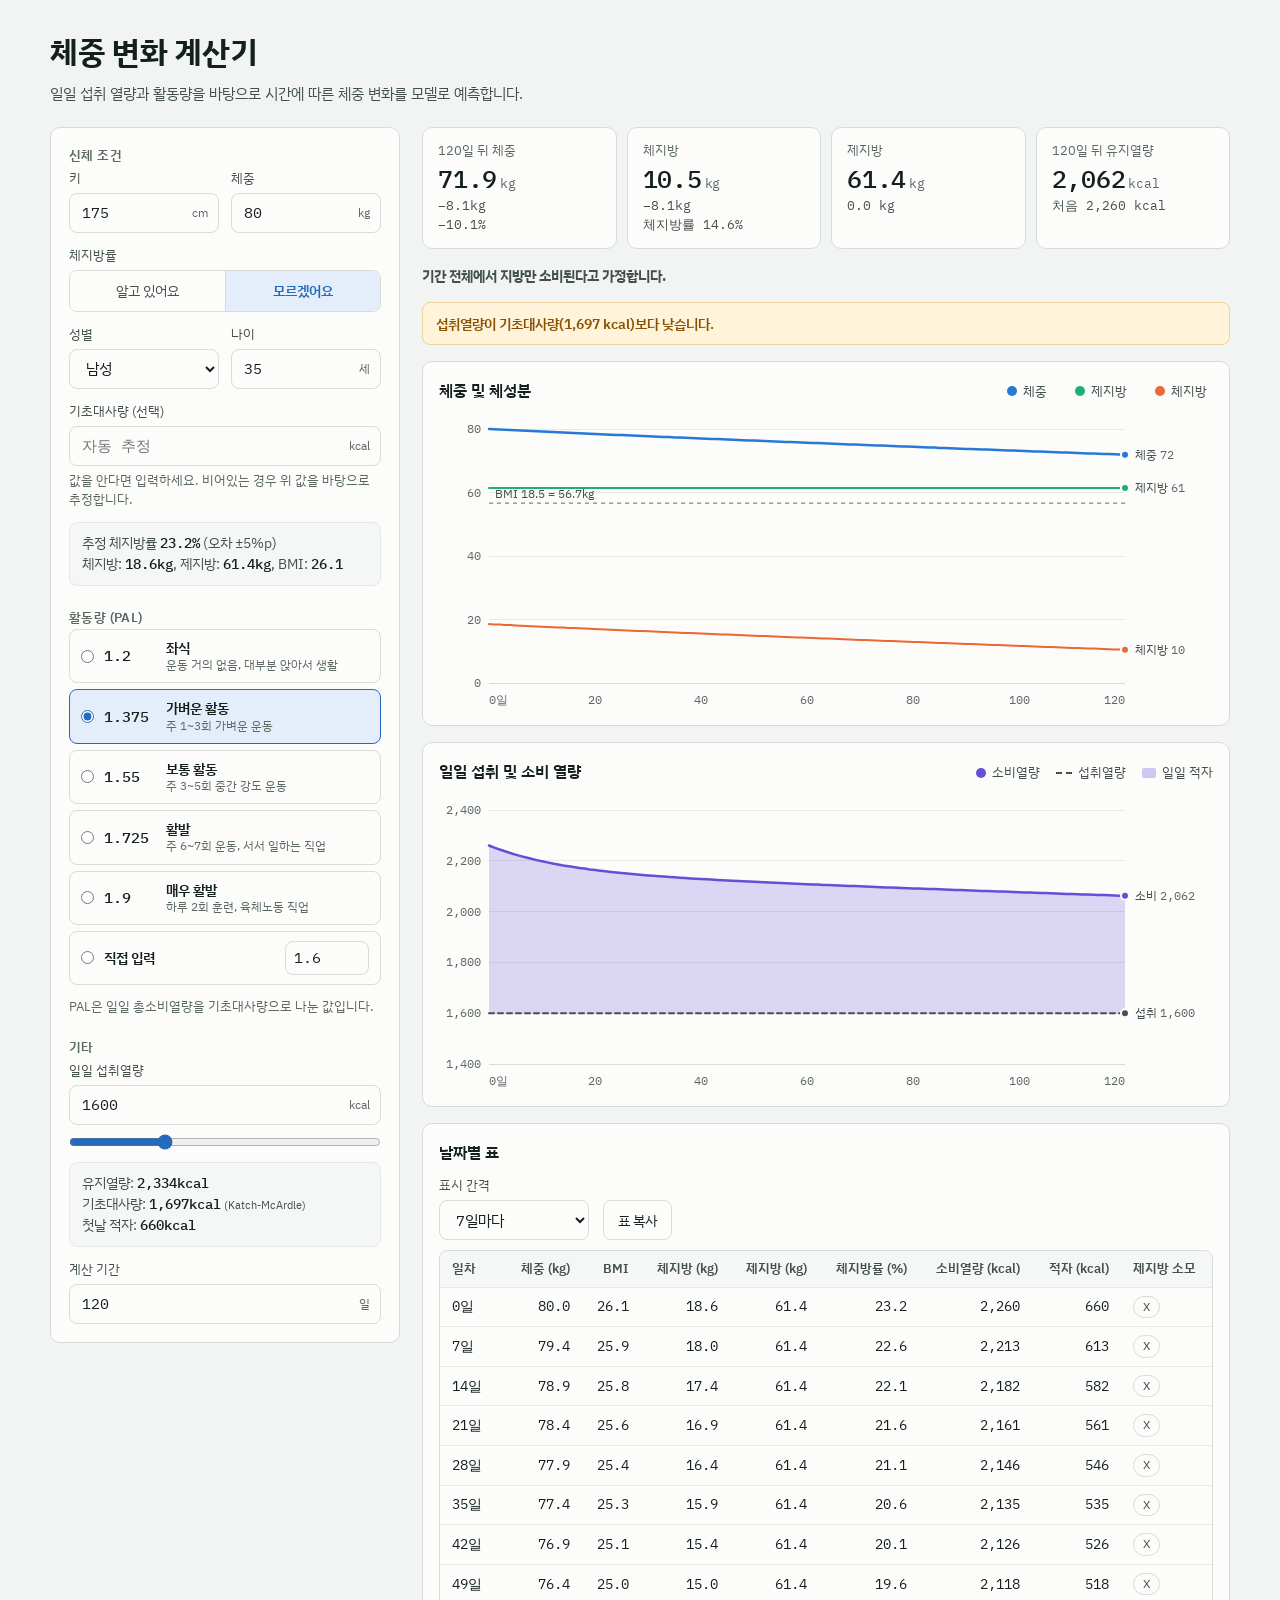
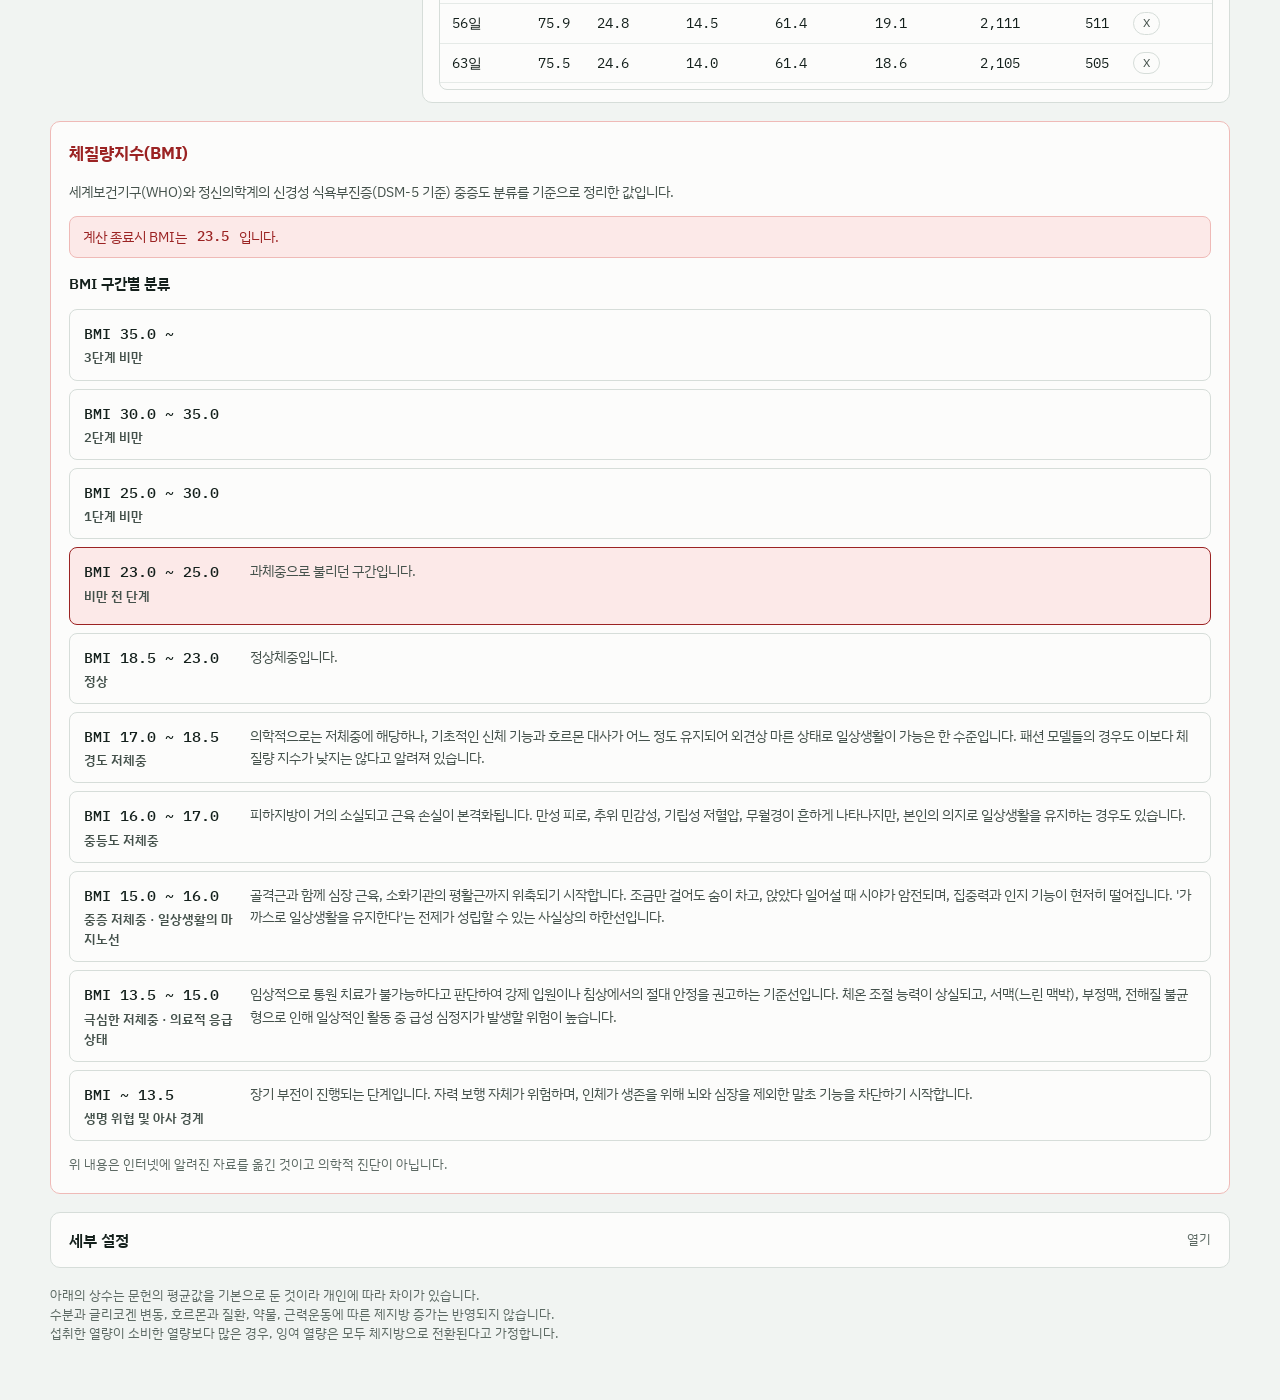
==== commit aaece050: "change some file" ====
--- a/etc/dream-catastrophe.html
+++ b/etc/dream-catastrophe.html
@@ -5,7 +5,6 @@
 <link rel="preconnect" href="https://fonts.gstatic.com" crossorigin>
 <link rel="stylesheet" href="https://fonts.googleapis.com/css2?family=IBM+Plex+Mono:wght@400;500&family=IBM+Plex+Sans+KR:wght@400;500;600;700&display=swap">
 <style>
-/* 레이아웃: 왼쪽은 입력 패널(데스크톱에서 고정), 오른쪽은 요약, 그래프 두 개, 표 순서. 좁은 화면에서는 한 열로 쌓는다. */
 :root {
   --bg: #f1f4f2;
   --surface: #fcfcfb;
@@ -117,7 +116,6 @@
 .layout { display: grid; grid-template-columns: minmax(0, 1fr); gap: 18px; align-items: start; }
 @media (min-width: 980px) {
   .layout { grid-template-columns: 350px minmax(0, 1fr); gap: 22px; }
-  .panel { position: sticky; top: calc(16px + env(safe-area-inset-top, 0px)); max-height: calc(100vh - 32px); overflow: auto; }
 }
 .results { display: flex; flex-direction: column; gap: 16px; min-width: 0; }
 
@@ -137,13 +135,13 @@
 .row2 { display: grid; grid-template-columns: 1fr 1fr; gap: 12px; }
 .inp { position: relative; }
 .inp .u { position: absolute; right: 11px; top: 50%; transform: translateY(-50%); font-size: 12px; color: var(--ink-3); pointer-events: none; }
-input[type="number"], select {
+input[type="text"], input[type="number"], select {
   width: 100%; height: 40px; border: 1px solid var(--line); border-radius: 8px; background: var(--surface);
   color: var(--ink); font-family: var(--mono); font-size: 15px; padding: 0 12px; min-width: 0;
 }
 select { font-family: var(--font); }
 .inp input { padding-right: 52px; }
-input[type="number"]:focus-visible, select:focus-visible, button:focus-visible, input[type="range"]:focus-visible, summary:focus-visible {
+input[type="text"]:focus-visible, select:focus-visible, input[type="number"]:focus-visible, select:focus-visible, button:focus-visible, input[type="range"]:focus-visible, summary:focus-visible {
   outline: 2px solid var(--accent); outline-offset: 2px;
 }
 input[type="range"] { width: 100%; accent-color: var(--accent); margin: 4px 0 0; }
@@ -167,6 +165,7 @@
 .pal-t small { color: var(--ink-3); font-size: 12px; }
 .pal-custom { grid-template-columns: auto minmax(0, 1fr) 84px; }
 .pal-custom input[type="number"] { height: 34px; padding: 0 8px; }
+.pal-custom input[type="text"] { height: 34px; padding: 0 8px; }
 
 .est-box { background: var(--surface-2); border: 1px solid var(--line-2); border-radius: 8px; padding: 10px 12px; font-size: 13.5px; color: var(--ink-2); }
 .est-box b { font-family: var(--mono); font-weight: 500; color: var(--ink); }
@@ -267,7 +266,7 @@
 .bands .here { display: inline-block; margin-top: 4px; font-size: 12px; font-weight: 600; color: var(--danger); }
 .warnsec .src { font-size: 12.5px; color: var(--ink-3); }
 @media (max-width: 640px) { .bands li { grid-template-columns: minmax(0, 1fr); } }
-.foot { margin-top: 18px; font-size: 12.5px; color: var(--ink-3); max-width: 80ch; }
+.foot { margin-top: 18px; font-size: 12.5px; color: var(--ink-3); }
 @media (max-width: 520px) {
   .panel { padding: 15px; }
   .tile .v { font-size: 22px; }
@@ -278,14 +277,14 @@
 
 <div class="wrap">
   <header class="head">
-    <h1>체중 변화 시뮬레이터</h1>
-    <p>하루 섭취열량과 활동량을 넣으면 체중, 체지방, 제지방이 날마다 어떻게 변하는지 계산합니다. 체중이 줄면 소비열량도 함께 줄고, 지방이 내놓을 수 있는 에너지에는 한계가 있다는 점을 반영한 모형입니다.</p>
+    <h1>체중 변화 계산기</h1>
+    <p>일일 섭취 열량과 활동량을 바탕으로 시간에 따른 체중 변화를 모델로 예측합니다. </p>
   </header>
 
   <div class="layout">
     <form class="panel" id="inputs" onsubmit="return false" autocomplete="off">
       <fieldset class="group">
-        <legend>몸 상태</legend>
+        <legend>신체 조건</legend>
         <div class="row2">
           <label class="field"><span class="lab">키</span>
             <span class="inp"><input type="number" id="height" inputmode="decimal" min="100" max="230" step="1" value="175"><span class="u">cm</span></span></label>
@@ -308,25 +307,25 @@
             <span class="inp"><input type="number" id="age" inputmode="numeric" min="10" max="100" step="1" value="35"><span class="u">세</span></span></label>
         </div>
         <label class="field"><span class="lab">기초대사량 (선택)</span>
-          <span class="inp"><input type="number" id="rmrIn" inputmode="numeric" min="800" max="4000" step="10" placeholder="자동 계산"><span class="u">kcal</span></span>
-          <span class="hint">인바디 등 측정값이 있으면 입력하세요. 비우면 제지방으로 계산합니다.</span></label>
+          <span class="inp"><input type="number" id="rmrIn" inputmode="numeric" min="800" max="4000" step="10" placeholder="자동 추정"><span class="u">kcal</span></span>
+          <span class="hint">값을 안다면 입력하세요. 비어있는 경우 위 값을 바탕으로 추정합니다. </span></label>
         <div class="est-box" id="estBox" aria-live="polite"></div>
       </fieldset>
 
       <fieldset class="group">
         <legend>활동량 (PAL)</legend>
         <div class="pal-list" id="palList"></div>
-        <p class="hint">PAL은 하루 총소비열량을 안정시 대사량으로 나눈 값입니다. 가장 가까운 설명을 고르세요.</p>
+        <p class="hint">PAL은 일일 총소비열량을 기초대사량으로 나눈 값입니다. </p>
       </fieldset>
 
       <fieldset class="group">
-        <legend>계획</legend>
-        <label class="field"><span class="lab">하루 섭취열량</span>
+        <legend>기타</legend>
+        <label class="field"><span class="lab">일일 섭취열량</span>
           <span class="inp"><input type="number" id="intake" inputmode="numeric" min="0" max="8000" step="50" value="1600"><span class="u">kcal</span></span>
-          <input type="range" id="intakeRange" min="800" max="3500" step="50" value="1600" aria-label="하루 섭취열량 슬라이더">
+          <input type="range" id="intakeRange" min="800" max="3500" step="50" value="1600" aria-label="일일 섭취열량 슬라이더">
         </label>
         <div class="plan-box" id="planBox" aria-live="polite"></div>
-        <label class="field"><span class="lab">기간</span>
+        <label class="field"><span class="lab">계산 기간</span>
           <span class="inp"><input type="number" id="days" inputmode="numeric" min="1" max="730" step="1" value="120"><span class="u">일</span></span></label>
       </fieldset>
     </form>
@@ -338,18 +337,18 @@
 
       <section class="card">
         <div class="card-head">
-          <h2>체중과 체성분</h2>
+          <h2>체중 및 체성분</h2>
           <div class="legend" id="legend1"></div>
         </div>
-        <div class="chart" id="chart1" role="img" aria-label="체중과 체성분 그래프"><div class="plot"></div><div class="tip" hidden></div></div>
+        <div class="chart" id="chart1" role="img" aria-label="체중 및 체성분 그래프"><div class="plot"></div><div class="tip" hidden></div></div>
       </section>
 
       <section class="card">
         <div class="card-head">
-          <h2>하루 열량 수지</h2>
+          <h2>일일 섭취 및 소비 열량</h2>
           <div class="legend" id="legend2"></div>
         </div>
-        <div class="chart" id="chart2" role="img" aria-label="소비열량과 섭취열량 그래프"><div class="plot"></div><div class="tip" hidden></div></div>
+        <div class="chart" id="chart2" role="img" aria-label="일일 섭취 및 소비 열량 그래프"><div class="plot"></div><div class="tip" hidden></div></div>
       </section>
 
       <section class="card">
@@ -373,23 +372,33 @@
   </div>
 
   <section class="warnsec" id="warnsec" aria-labelledby="warn-h">
-    <h2 id="warn-h">저체중 구간 경고</h2>
-    <p class="lead">세계보건기구(WHO)와 정신의학계의 신경성 식욕부진증(DSM-5 기준) 중증도 분류를 기준으로 보면 각 구간의 신체 기능 상태는 다음과 같이 나뉩니다. 계산 결과의 체중이 이 구간에 들어간다면 그 계획은 실행하면 안 됩니다.</p>
+    <h2 id="warn-h">체질량지수(BMI)</h2>
+    <p class="lead">세계보건기구(WHO)와 정신의학계의 신경성 식욕부진증(DSM-5 기준) 중증도 분류를 기준으로 정리한 값입니다.</p>
     <div class="mybmi" id="myBmi" aria-live="polite"></div>
-    <h3>BMI 구간별 임상적 분류와 일상생활 가능 여부</h3>
+    <h3>BMI 구간별 분류</h3>
     <ul class="bands" id="bands">
-      <li data-b="1"><div class="bh"><span class="bmi">BMI 17.0 ~ 18.4</span><span class="nm">경도 저체중</span></div>
-        <div class="tx">의학적으로는 저체중에 해당하나, 기초적인 신체 기능과 호르몬 대사가 어느 정도 유지되어 외견상 마른 상태로 일반적인 일상생활이 가능한 수준입니다. 패션 모델들의 평균적인 하한선이 이 부근에 걸쳐 있습니다.</div></li>
-      <li data-b="2"><div class="bh"><span class="bmi">BMI 16.0 ~ 16.9</span><span class="nm">중등도 저체중</span></div>
-        <div class="tx">피하지방이 거의 소실되고 근육 손실이 본격화됩니다. 만성 피로, 추위 민감성, 기립성 저혈압, 여성의 경우 무월경이 흔하게 나타나지만, 본인의 의지로 일상생활을 버텨낼 수는 있는 구간입니다.</div></li>
-      <li data-b="3"><div class="bh"><span class="bmi">BMI 15.0 ~ 15.9</span><span class="nm">중증 저체중 · 일상생활의 마지노선</span></div>
+      <li data-b="9"><div class="bh"><span class="bmi">BMI 35.0 ~ </span><span class="nm">3단계 비만</span></div>
+        <div class="tx"></div></li>
+      <li data-b="8"><div class="bh"><span class="bmi">BMI 30.0 ~ 35.0</span><span class="nm">2단계 비만</span></div>
+        <div class="tx"></div></li>
+      <li data-b="7"><div class="bh"><span class="bmi">BMI 25.0 ~ 30.0</span><span class="nm">1단계 비만</span></div>
+        <div class="tx"></div></li>
+      <li data-b="6"><div class="bh"><span class="bmi">BMI 23.0 ~ 25.0</span><span class="nm">비만 전 단계</span></div>
+        <div class="tx">과체중으로 불리던 구간입니다. </div></li>
+      <li data-b="5"><div class="bh"><span class="bmi">BMI 18.5 ~ 23.0</span><span class="nm">정상</span></div>
+        <div class="tx">정상체중입니다. </div></li>
+      <li data-b="4"><div class="bh"><span class="bmi">BMI 17.0 ~ 18.5</span><span class="nm">경도 저체중</span></div>
+        <div class="tx">의학적으로는 저체중에 해당하나, 기초적인 신체 기능과 호르몬 대사가 어느 정도 유지되어 외견상 마른 상태로 일상생활이 가능은 한 수준입니다. 패션 모델들의 경우도 이보다 체질량 지수가 낮지는 않다고 알려져 있습니다.</div></li>
+      <li data-b="3"><div class="bh"><span class="bmi">BMI 16.0 ~ 17.0</span><span class="nm">중등도 저체중</span></div>
+        <div class="tx">피하지방이 거의 소실되고 근육 손실이 본격화됩니다. 만성 피로, 추위 민감성, 기립성 저혈압, 무월경이 흔하게 나타나지만, 본인의 의지로 일상생활을 유지하는 경우도 있습니다.</div></li>
+      <li data-b="2"><div class="bh"><span class="bmi">BMI 15.0 ~ 16.0</span><span class="nm">중증 저체중 · 일상생활의 마지노선</span></div>
         <div class="tx">골격근과 함께 심장 근육, 소화기관의 평활근까지 위축되기 시작합니다. 조금만 걸어도 숨이 차고, 앉았다 일어설 때 시야가 암전되며, 집중력과 인지 기능이 현저히 떨어집니다. '가까스로 일상생활을 유지한다'는 전제가 성립할 수 있는 사실상의 하한선입니다.</div></li>
-      <li data-b="4"><div class="bh"><span class="bmi">BMI 15.0 미만</span><span class="nm">극심한 저체중 · 의료적 응급 상태</span></div>
-        <div class="tx">임상적으로 통원 치료가 불가능하다고 판단하여 강제 입원이나 절대 안정(침상 안정)을 권고하는 기준선입니다. 체온 조절 능력이 상실되고, 서맥(느린 맥박), 부정맥, 전해질 불균형으로 인해 일상적인 활동 중 급성 심정지가 발생할 위험이 높습니다.</div></li>
-      <li data-b="5"><div class="bh"><span class="bmi">BMI 13.0 ~ 13.5 미만</span><span class="nm">생명 위협 및 아사 경계</span></div>
+      <li data-b="1"><div class="bh"><span class="bmi">BMI 13.5 ~ 15.0</span><span class="nm">극심한 저체중 · 의료적 응급 상태</span></div>
+        <div class="tx">임상적으로 통원 치료가 불가능하다고 판단하여 강제 입원이나 침상에서의 절대 안정을 권고하는 기준선입니다. 체온 조절 능력이 상실되고, 서맥(느린 맥박), 부정맥, 전해질 불균형으로 인해 일상적인 활동 중 급성 심정지가 발생할 위험이 높습니다.</div></li>
+      <li data-b="0"><div class="bh"><span class="bmi">BMI ~ 13.5 </span><span class="nm">생명 위협 및 아사 경계</span></div>
         <div class="tx">장기 부전이 진행되는 단계입니다. 자력 보행 자체가 위험하며, 인체가 생존을 위해 뇌와 심장을 제외한 말초 기능을 차단하기 시작합니다.</div></li>
     </ul>
-    <p class="src">위 내용은 첨부된 자료를 옮긴 것이며, 기준과 수치는 자료마다 다를 수 있고 의학적 진단이 아닙니다. 식사나 체중 때문에 힘들다면 혼자 감당하지 말고 의료진과 상담하세요.</p>
+    <p class="src">위 내용은 인터넷에 알려진 자료를 옮긴 것이고 의학적 진단이 아닙니다. </p>
   </section>
 
   <details class="settings" id="settings">
@@ -397,20 +406,12 @@
     <div class="settings-body">
       <div class="method">
         <div class="group-title">계산 방식</div>
+        <div>체지방 F, 제지방 P, 섭취열량을 P라 합니다. </div>
         <div>소비열량 <code>m = kP·P + kF·F + TEF·s + kW·(F+P) + A</code> 에서 적자 <code>d = m − s</code> 를 구합니다. (F 체지방, P 제지방, s 섭취열량)</div>
         <div>지방이 하루에 내놓을 수 있는 에너지는 <code>rF·F</code> 입니다. <code>d ≤ rF·F</code> 이면 지방만 줄고(국면 1), 넘으면 지방은 한계 속도로 줄고 모자란 만큼 제지방이 줄어듭니다(국면 2).</div>
         <div>활동 계수 kW는 입력한 체성분과 PAL에서 정합니다. 유지열량 = PAL × (kP·P₀ + kF·F₀) 가 되도록 맞춥니다. 적응성 열생성 A는 섭취 감소분의 β배를 향해 시간상수 τ로 따라갑니다. 하루를 0.1일 단위로 나눠 4차 룽게-쿠타법으로 적분합니다.</div>
       </div>
       <div class="calib" id="calib" aria-live="polite"></div>
-      <div class="group">
-        <div class="group-title">안정시 대사량 기준</div>
-        <label class="field" style="max-width:340px"><span class="lab">기초대사량을 입력하지 않았을 때</span>
-          <select id="rmrMode">
-            <option value="katch" selected>Katch-McArdle (제지방 기반)</option>
-            <option value="tissue">모형 원식 (kP·P + kF·F)</option>
-          </select>
-          <span class="hint">모형 원식은 같은 체격에서 표준식보다 약 15~20% 낮게 나옵니다.</span></label>
-      </div>
       <div id="constGroups" style="display:flex;flex-direction:column;gap:22px"></div>
       <div class="group">
         <div class="group-title">활동계수(PAL) 표</div>
@@ -420,7 +421,7 @@
     </div>
   </details>
 
-  <p class="foot">상수는 문헌 평균값을 기본으로 둔 것이라 개인차가 큽니다. 수분과 글리코겐 변동, 호르몬과 질환, 약물, 근력운동에 따른 제지방 증가는 반영하지 않습니다. 섭취가 소비보다 많은 경우 늘어난 열량은 모두 체지방으로 계산합니다. 추세를 이해하기 위한 단순 모형이며 개인 처방에는 쓸 수 없습니다.</p>
+  <p class="foot">아래의 상수는 문헌의 평균값을 기본으로 둔 것이라 개인에 따라 차이가 있습니다. <br>수분과 글리코겐 변동, 호르몬과 질환, 약물, 근력운동에 따른 제지방 증가는 반영되지 않습니다. <br>섭취한 열량이 소비한 열량보다 많은 경우, 잉여 열량은 모두 체지방으로 전환된다고 가정합니다.</p>
 </div>
 
 <script>
@@ -453,17 +454,14 @@
 }
 
 /* 초기 체성분, 안정시 대사량 기준값, 활동계수(PAL)로 계수를 보정한다.
-   rmrTarget(kcal)을 주면 초기 안정시 대사량이 그 값이 되도록 고정 항 c0를 둔다.
    (조직별 기울기 kP, kF는 그대로여서 체성분이 변할 때의 변화율은 유지된다.)
    유지열량 M0 = PAL × RMR0, 유지 상태에서 m = M0 가 되도록 kW를 정한다. */
 function calibrate(w0, F0, pal, c, rmrTarget) {
   var P0 = w0 - F0;
   var tissue = c.kP * P0 + c.kF * F0;
-  var rmr0 = (rmrTarget != null) ? rmrTarget : tissue;
-  var c0 = rmr0 - tissue;
-  var M0 = pal * rmr0;
-  var kW = (M0 * (1 - c.tef) - rmr0) / w0;
-  return { P0: P0, rmr0: rmr0, M0: M0, kW: kW, c0: c0, tissue: tissue };
+  var M0 = pal * rmrTarget;
+  var kW = (M0 * (1 - c.tef) - tissue) / w0;
+  return { P0: P0, rmr0: rmrTarget, M0: M0, kW: kW, c0: 0, tissue: tissue };
 }
 
 /* 상태 (F, P, A)의 시간 미분. phase 1: 지방만, 2: 제지방도 소모 */
@@ -525,8 +523,8 @@
 
   var CONST_DEFS = [
     { g: '에너지 환산', items: [
-      { k: 'fc', l: '체지방 1kg 열량', u: 'kcal/kg', step: 100, h: '기본 7700' },
-      { k: 'pc', l: '제지방 1kg 열량', u: 'kcal/kg', step: 50, h: '기본 1400' },
+      { k: 'fc', l: '체지방 조직의 열량', u: 'kcal/kg', step: 100, h: '기본 7700' },
+      { k: 'pc', l: '제지방 조직의 열량', u: 'kcal/kg', step: 50, h: '기본 1400' },
       { k: 'rF', l: '지방 방출 한계', u: 'kcal/kg·일', step: 1, h: '지방 1kg이 하루에 내는 최대 에너지' }
     ] },
     { g: '대사량 계수', items: [
@@ -535,10 +533,10 @@
       { k: 'tef', l: '식이성 열생성 TEF', u: '섭취 대비', step: 0.01, h: '0.10은 섭취열량의 10%' }
     ] },
     { g: '적응성 열생성', items: [
-      { k: 'beta', l: '감소 비율 β', u: '섭취 감소 대비', step: 0.01, h: '기본 0.14, 0이면 끔' },
-      { k: 'tau', l: '시간상수 τ', u: '일', step: 1, h: '클수록 천천히 반응' }
+      { k: 'beta', l: '감소 비율 β', u: '섭취 감소 대비', step: 0.01, h: '기본 0.14 = 14% 감소, 0이면 끔' },
+      { k: 'tau', l: '시간상수 τ', u: '일', step: 1, h: 'τ일 후 열 생성의 적응이 완료됨' }
     ] },
-    { g: 'Katch-McArdle 안정시 대사량', items: [
+    { g: 'Katch-McArdle 기초대사량 추정', items: [
       { k: 'katA', l: '절편', u: 'kcal', step: 5, h: 'RMR = 절편 + 계수 × 제지방' },
       { k: 'katB', l: '제지방 계수', u: 'kcal/kg', step: 0.1, h: '' }
     ] },
@@ -557,7 +555,7 @@
     { n: '매우 활발', d: '하루 2회 훈련, 육체노동 직업' }
   ];
   var STORE_KEY = 'wsim-v1';
-  var SIMPLE_IDS = ['rmrIn', 'rmrMode', 'height', 'weight', 'bfPct', 'sex', 'age', 'intake', 'days', 'step', 'palCustom'];
+  var SIMPLE_IDS = ['rmrIn', 'height', 'weight', 'bfPct', 'sex', 'age', 'intake', 'days', 'step', 'palCustom'];
   var lastChartCfg = {};
   var lastTableText = '';
   var hidden1 = {};
@@ -581,7 +579,7 @@
       html += '<div class="group"><div class="group-title">' + g.g + '</div><div class="sgrid">';
       g.items.forEach(function (it) {
         html += '<label class="field"><span class="lab">' + it.l + '</span><span class="inp">' +
-          '<input type="number" id="c_' + it.k + '" step="' + it.step + '" value="' + C0[it.k] + '">' +
+          '<input type="text" inputmode="numeric" pattern="[0-9]*" id="c_' + it.k + '" value="' + C0[it.k] + '">' +
           (it.u ? '<span class="u">' + it.u + '</span>' : '') + '</span>' +
           (it.h ? '<span class="hint">' + it.h + '</span>' : '') + '</label>';
       });
@@ -657,7 +655,7 @@
       });
     });
     if (c.fc <= 0 || c.pc <= 0 || c.tau <= 0) {
-      errs.push('열량 환산값과 시간상수는 0보다 커야 합니다');
+      errs.push('각 조직별 열량과 시간상수 τ는 0보다 커야 합니다');
       c.fc = c.fc > 0 ? c.fc : C0.fc; c.pc = c.pc > 0 ? c.pc : C0.pc; c.tau = c.tau > 0 ? c.tau : C0.tau;
     }
     return { v: v, c: c, errs: errs };
@@ -800,14 +798,14 @@
     var idx = [];
     for (var d = 0; d < rows.length; d += step) idx.push(d);
     if (idx[idx.length - 1] !== rows.length - 1) idx.push(rows.length - 1);
-    var heads = ['일차', '체중 (kg)', 'BMI', '체지방 (kg)', '제지방 (kg)', '체지방률 (%)', '소비열량 (kcal)', '적자 (kcal)', '국면'];
+    var heads = ['일차', '체중 (kg)', 'BMI', '체지방 (kg)', '제지방 (kg)', '체지방률 (%)', '소비열량 (kcal)', '적자 (kcal)', '제지방 소모'];
     var w0 = rows[0].w;
     var html = '<thead><tr>' + heads.map(function (x) { return '<th scope="col">' + x + '</th>'; }).join('') + '</tr></thead><tbody>';
     var text = heads.join('\t') + '\n';
     idx.forEach(function (i) {
       var r = rows[i];
       var cells = [r.day, fmt(r.w, 1), fmt(r.w / h2, 1), fmt(r.F, 1), fmt(r.P, 1), fmt(r.F / r.w * 100, 1), fmt(r.m, 0), fmt(r.d, 0)];
-      var ph = r.phase === 2 ? '제지방 소모' : '지방만';
+      var ph = r.phase === 2 ? 'O' : 'X';
       html += '<tr><td>' + r.day + '일</td>' + cells.slice(1).map(function (c) { return '<td>' + c + '</td>'; }).join('') +
         '<td><span class="pill' + (r.phase === 2 ? ' p2' : '') + '">' + ph + '</span></td></tr>';
       text += cells.join('\t') + '\t' + ph + '\n';
@@ -831,23 +829,23 @@
 
     $('bf-known').hidden = v.mode !== 'known';
     $('bf-est').hidden = v.mode !== 'est';
-    $('estBox').innerHTML = (v.mode === 'est' ? '추정 체지방률 <b>' + fmt(pct, 1) + '%</b> · 오차 ±4~5%p 가능<br>' : '') +
-      '체지방 <b>' + fmt(F0, 1) + ' kg</b> · 제지방 <b>' + fmt(P0, 1) + ' kg</b> · BMI <b>' + fmt(v.weight / h2, 1) + '</b>';
-
-    var rmrIn = parseFloat($('rmrIn').value), rmrTarget = null, rmrSrc = '모형 원식';
+    $('estBox').innerHTML = (v.mode === 'est' ? '추정 체지방률 <b>' + fmt(pct, 1) + '%</b> (오차 ±5%p)<br>' : '') +
+      '체지방: <b>' + fmt(F0, 1) + 'kg</b>, 제지방: <b>' + fmt(P0, 1) + 'kg</b>, BMI: <b>' + fmt(v.weight / h2, 1) + '</b>';
+
+    var rmrIn = parseFloat($('rmrIn').value), rmrTarget = null, rmrSrc = 'Katch-McArdle';
     if (isFinite(rmrIn) && rmrIn >= 800 && rmrIn <= 4000) { rmrTarget = rmrIn; rmrSrc = '입력값'; }
-    else if ($('rmrMode').value === 'katch') { rmrTarget = c.katA + c.katB * P0; rmrSrc = 'Katch-McArdle'; }
+    else { rmrTarget = c.katA + c.katB * P0; rmrSrc = 'Katch-McArdle'; }
     var S = simulate(v.weight, F0, v.intake, v.days, v.pal, c, { rmrTarget: rmrTarget });
     var rows = S.rows, cal = S.cal, first = rows[0], last = rows[rows.length - 1];
     var d0 = first.d;
-    $('planBox').innerHTML = '유지열량 <b>' + fmt(cal.M0, 0) + ' kcal</b> · 안정시 대사 <b>' + fmt(cal.rmr0, 0) + ' kcal</b> <small>(' + rmrSrc + ')</small><br>' +
-      '첫날 ' + (d0 >= 0 ? '적자' : '잉여') + ' <b>' + fmt(Math.abs(d0), 0) + ' kcal</b>';
+    $('planBox').innerHTML = '유지열량: <b>' + fmt(cal.M0, 0) + 'kcal</b><br>기초대사량: <b>' + fmt(cal.rmr0, 0) + 'kcal</b> <small>(' + rmrSrc + ')</small><br>' +
+      '첫날 ' + (d0 >= 0 ? '적자' : '잉여') + ': <b>' + fmt(Math.abs(d0), 0) + 'kcal</b>';
 
     var tiles = [
-      { k: last.day + '일 뒤 체중', v: fmt(last.w, 1), u: 'kg', s: sgn(last.w - first.w, 1) + ' kg · ' + sgn((last.w - first.w) / first.w * 100, 1) + '%' },
-      { k: '체지방', v: fmt(last.F, 1), u: 'kg', s: sgn(last.F - first.F, 1) + ' kg · 체지방률 ' + fmt(last.F / last.w * 100, 1) + '%' },
+      { k: last.day + '일 뒤 체중', v: fmt(last.w, 1), u: 'kg', s: sgn(last.w - first.w, 1) + 'kg <br>' + sgn((last.w - first.w) / first.w * 100, 1) + '%' },
+      { k: '체지방', v: fmt(last.F, 1), u: 'kg', s: sgn(last.F - first.F, 1) + 'kg <br>체지방률 ' + fmt(last.F / last.w * 100, 1) + '%' },
       { k: '제지방', v: fmt(last.P, 1), u: 'kg', s: sgn(last.P - first.P, 1) + ' kg' },
-      { k: '소비열량 (처음 → 끝)', v: fmt(last.m, 0), u: 'kcal', s: '처음 ' + fmt(first.m, 0) + ' kcal' }
+      { k: last.day + '일 뒤 유지열량', v: fmt(last.m, 0), u: 'kcal', s: '처음 ' + fmt(first.m, 0) + ' kcal' }
     ];
     $('tiles').innerHTML = tiles.map(function (t) {
       return '<div class="tile"><span class="k">' + t.k + '</span><span class="v">' + t.v + '<small>' + t.u + '</small></span><span class="s">' + t.s + '</span></div>';
@@ -856,24 +854,24 @@
     var p2 = null;
     for (var i = 0; i < rows.length; i++) { if (rows[i].phase === 2) { p2 = rows[i]; break; } }
     var pl;
-    if (!p2) pl = '<span class="pill">국면 1</span> 기간 내내 지방만 소모됩니다.';
-    else if (p2.day === 0) pl = '<span class="pill p2">국면 2</span> 처음부터 적자가 지방 방출 한계를 넘어 제지방도 소모됩니다.';
-    else pl = '<span class="pill">국면 1</span> ' + p2.day + '일째까지 지방만 소모 <span class="pill p2">국면 2</span> 이후 제지방도 소모됩니다.';
+    if (!p2) pl = '<b>기간 전체에서 지방만 소비된다고 가정합니다.</b>';
+    else if (p2.day === 0) pl = '<b>기간 전체에서 제지방이 반드시 소모됩니다.</b>';
+    else pl = '<b>' + p2.day + '일째까지 지방만 소모된다고 가정합니다. 그 후로는 제지방이 반드시 소모됩니다.</b>';
     $('phaseLine').innerHTML = pl;
 
     // 안내
-    if (cal.kW < 0) notes.push({ t: 'warn', h: '<b>활동계수가 너무 낮습니다.</b> 이 PAL에서는 활동 항 kW가 음수가 됩니다. 활동 수준을 올리거나 대사량 상수를 확인하세요.' });
-    if (v.intake >= cal.M0) notes.push({ t: 'info', h: '<b>섭취열량이 유지열량 이상입니다.</b> 모형은 남는 열량을 모두 체지방으로 계산하고 제지방 증가는 반영하지 않습니다.' });
-    if (v.intake < cal.rmr0 && v.intake > 0) notes.push({ t: 'warn', h: '<b>섭취열량이 안정시 대사량(' + fmt(cal.rmr0, 0) + ' kcal)보다 낮습니다.</b> 이 수준을 오래 유지하는 계획은 모형의 신뢰 범위를 벗어나고 건강에도 위험합니다.' });
+    if (cal.kW < 0) notes.push({ t: 'warn', h: '<b>활동계수(kW)가 음수입니다.</b> 활동량 및 대사량 상수를 확인하세요.' });
+    if (v.intake >= cal.M0) notes.push({ t: 'info', h: '<b>섭취열량이 유지열량 이상입니다.</b> 모형은 체중의 증가를 계산하도록 설계되지 않았습니다.' });
+    if (v.intake < cal.rmr0 && v.intake > 0) notes.push({ t: 'warn', h: '<b>섭취열량이 기초대사량(' + fmt(cal.rmr0, 0) + ' kcal)보다 낮습니다.' });
     var low = null, vlow = null;
     for (var j = 0; j < rows.length; j++) {
       var b = rows[j].w / h2;
       if (low === null && b < 18.5) low = rows[j];
       if (vlow === null && b < 16) vlow = rows[j];
     }
-    if (vlow && !(vlow.day === 0)) notes.push({ t: 'danger', h: '<b>' + vlow.day + '일째에 BMI가 16 아래로 내려갑니다.</b> 심각한 저체중 구간이며 이후 값은 모형으로 믿기 어렵습니다.' });
-    else if (low && low.day > 0) notes.push({ t: 'warn', h: '<b>' + low.day + '일째에 BMI가 18.5 아래로 내려갑니다.</b> 저체중 구간에 들어가면 모형의 정확도가 떨어집니다.' });
-    else if (low && low.day === 0) notes.push({ t: 'warn', h: '<b>시작 BMI가 이미 18.5 미만입니다.</b> 감량 계획에는 맞지 않을 수 있습니다.' });
+    if (vlow && !(vlow.day === 0)) notes.push({ t: 'danger', h: '<b>' + vlow.day + '일째부터 BMI가 16 이하일 것으로 예측됩니다.</b> 모형의 예측을 신뢰할 수 없습니다. ' });
+    else if (low && low.day > 0) notes.push({ t: 'warn', h: '<b>' + low.day + '일째부터 BMI가 18.5 이하일 것으로 예측됩니다.</b> 모형의 예측이 부적절할 수 있습니다. ' });
+    else if (low && low.day === 0) notes.push({ t: 'warn', h: '<b>시작 BMI가 이미 18.5 미만입니다.</b> 입력 값이 올바른지 확인하십시오.' });
     if (S.stoppedAt != null) notes.push({ t: 'danger', h: '<b>' + S.stoppedAt + '일째에 제지방이 10kg 아래로 떨어져 계산을 중단했습니다.</b> 그래프와 표는 그 전날까지 표시합니다.' });
     $('notes').innerHTML = notes.map(function (n) { return '<div class="note ' + n.t + '">' + n.h + '</div>'; }).join('');
 
@@ -881,17 +879,17 @@
     // 저체중 구간 경고: 이번 계획의 최저 BMI가 속한 구간 강조
     var minB = Infinity, minDay = 0;
     rows.forEach(function (r) { var b = r.w / h2; if (b < minB) { minB = b; minDay = r.day; } });
-    var band = minB >= 18.5 ? 0 : minB >= 17 ? 1 : minB >= 16 ? 2 : minB >= 15 ? 3 : minB >= 13.5 ? 4 : 5;
-    var bandNames = ['', '경도 저체중', '중등도 저체중', '중증 저체중', '극심한 저체중', '생명 위협 및 아사 경계'];
+    var band = minB >= 35 ? 9 : minB >= 30 ? 8 : minB >= 25 ? 7 : minB >= 23 ? 6 : minB >= 18.5 ? 5 : minB >= 17 ? 4 : minB >= 16 ? 3 : minB >= 15 ? 2 : minB >= 13.5 ? 1 : 0;
+    var bandNames = ['생명 위협 및 아사 경계', '극심한 저체중', '중증 저체중', '중등도 저체중', '경도 저체중'];
     Array.prototype.forEach.call(document.querySelectorAll('#bands li'), function (li) {
-      var on = li.getAttribute('data-b') === String(band) || (band === 5 && li.getAttribute('data-b') === '4');
+      var on = li.getAttribute('data-b') === String(band);
       li.classList.toggle('on', on);
       var old = li.querySelector('.here'); if (old) old.remove();
-      if (on) { var sp = document.createElement('span'); sp.className = 'here'; sp.textContent = '이번 계획의 최저 BMI가 이 구간입니다'; li.querySelector('.bh').appendChild(sp); }
-    });
-    $('myBmi').innerHTML = band === 0
-      ? '이번 계획의 최저 BMI는 <b>' + fmt(minB, 1) + '</b> (' + minDay + '일째)로 저체중 기준(18.5) 위입니다. 그래도 이 값이 건강한 체중이라는 뜻은 아닙니다.'
-      : '이번 계획의 최저 BMI는 <b>' + fmt(minB, 1) + '</b> (' + minDay + '일째), <b>' + bandNames[band] + '</b> 구간입니다. 섭취열량이나 기간을 조정하세요.';
+      if (on) { var sp = document.createElement('span'); sp.className = 'here'; sp.textContent = ''; li.querySelector('.bh').appendChild(sp); }
+    });
+    $('myBmi').innerHTML = band >= 5
+      ? '계산 종료시 BMI는 <b>' + fmt(minB, 1) + '</b>입니다.'
+      : '계산 종료시 BMI는 <b>' + fmt(minB, 1) + '</b>, <b>' + bandNames[band] + '</b> 구간입니다. 다시 한번 확인해주세요';
 
     // 그래프 1
     var bmi185 = 18.5 * h2;
@@ -910,9 +908,9 @@
       ],
       tip: function (r) {
         return '<div class="t0">' + r.day + '일차</div>' +
-          '<div class="tr"><span><i class="sw" style="background:var(--s1)"></i>체중</span><b>' + fmt(r.w, 1) + ' kg</b></div>' +
-          '<div class="tr"><span><i class="sw" style="background:var(--s3)"></i>제지방</span><b>' + fmt(r.P, 1) + ' kg</b></div>' +
-          '<div class="tr"><span><i class="sw" style="background:var(--s2)"></i>체지방</span><b>' + fmt(r.F, 1) + ' kg</b></div>' +
+          '<div class="tr"><span><i class="sw" style="background:var(--s1)"></i>체중</span><b>' + fmt(r.w, 1) + 'kg</b></div>' +
+          '<div class="tr"><span><i class="sw" style="background:var(--s3)"></i>제지방</span><b>' + fmt(r.P, 1) + 'kg</b></div>' +
+          '<div class="tr"><span><i class="sw" style="background:var(--s2)"></i>체지방</span><b>' + fmt(r.F, 1) + 'kg</b></div>' +
           '<div class="tr"><span>체지방률</span><b>' + fmt(r.F / r.w * 100, 1) + '%</b></div>' +
           '<div class="tr"><span>BMI</span><b>' + fmt(r.w / h2, 1) + '</b></div>';
       }
@@ -940,8 +938,8 @@
 
     buildTable(rows, h2, v.step);
 
-    $('calib').innerHTML = '현재 입력 기준 보정값: 안정시 대사 <b>' + fmt(cal.rmr0, 0) + '</b> kcal · 유지열량 <b>' + fmt(cal.M0, 0) +
-      '</b> kcal · 고정 보정 c0 <b>' + sgn(cal.c0, 0) + '</b> kcal · 활동 계수 kW <b>' + fmt(cal.kW, 2) + '</b> kcal/kg·일 · 지방 분해 속도계수 <b>' + (c.rF / c.fc).toFixed(4) + '</b> /일';
+    $('calib').innerHTML = '기초대사량 <b>' + fmt(cal.rmr0, 0) + '</b> kcal, 유지열량 <b>' + fmt(cal.M0, 0) +
+      '</b> kcal, 활동 계수 kW <b>' + fmt(cal.kW, 2) + '</b> kcal/kg·일, 지방 분해 속도계수 <b>' + (c.rF / c.fc).toFixed(4) + '</b> /일';
 
     save();
   }
@@ -980,7 +978,7 @@
   /* ---------- 이벤트 ---------- */
   function copyTable() {
     var msg = $('copyMsg');
-    function ok() { msg.textContent = '표를 복사했습니다. 스프레드시트에 붙여 넣을 수 있습니다.'; setTimeout(function () { msg.textContent = ''; }, 3500); }
+    function ok() { msg.textContent = '표를 복사했습니다. '; setTimeout(function () { msg.textContent = ''; }, 3500); }
     function fail() {
       try {
         var ta = document.createElement('textarea');
